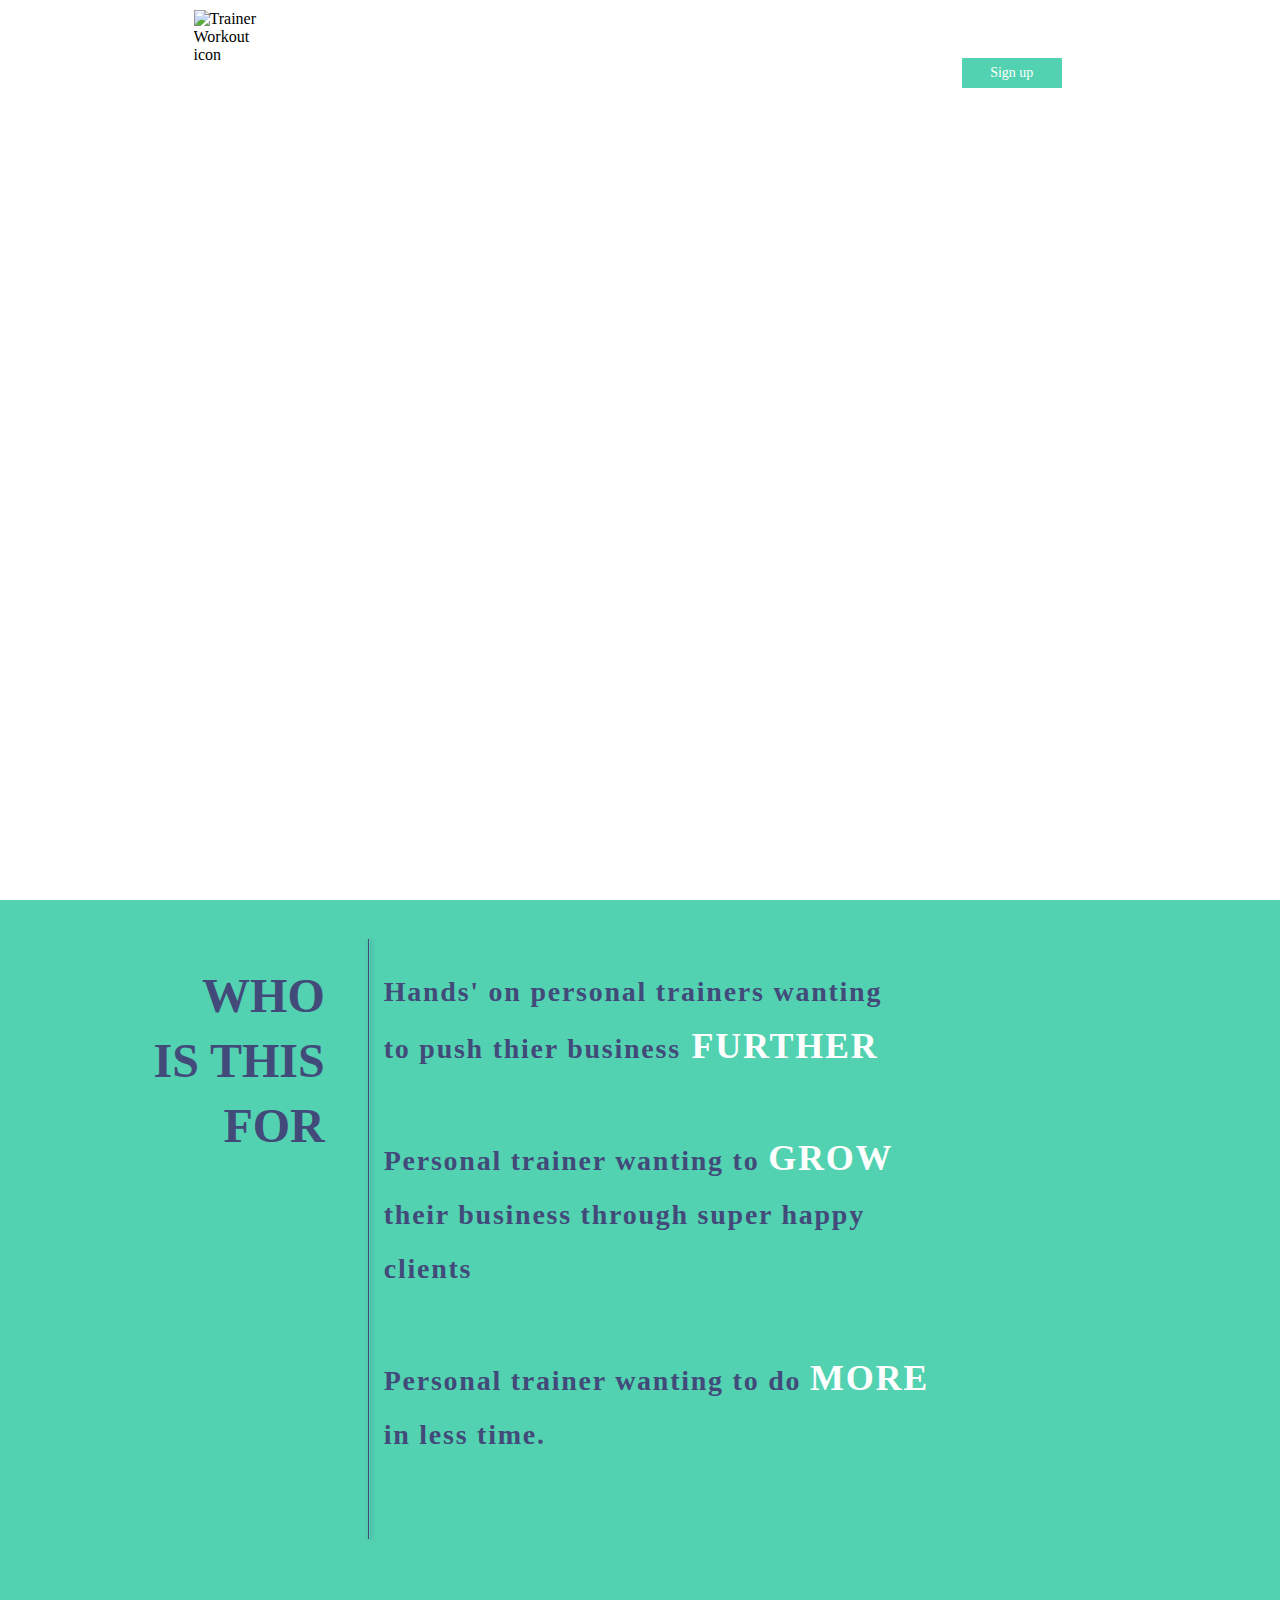
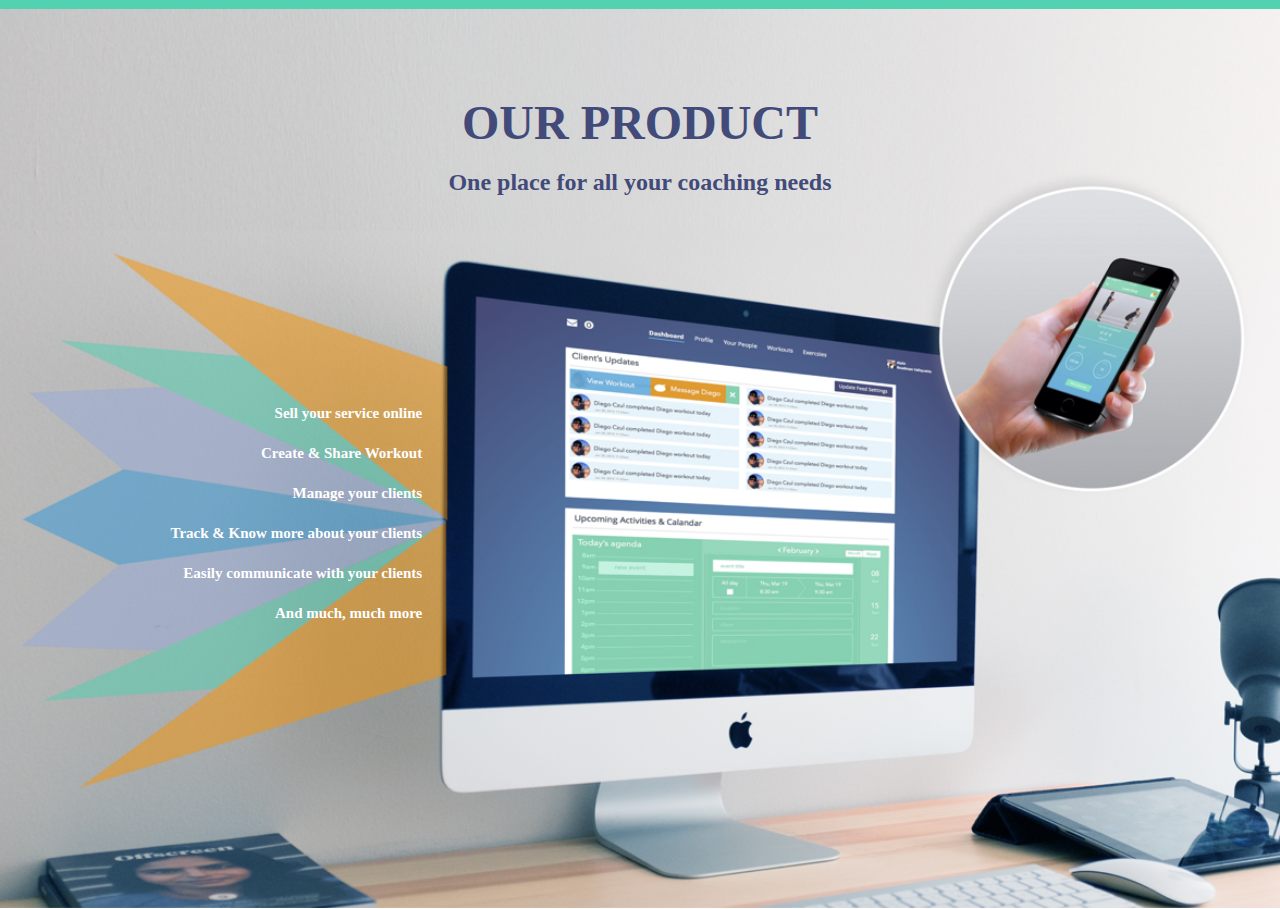
==== HomePage/index.html @ e81fab4c "Page 3 of HomePage is added" ====
<!doctype html>
<html>
<head>
<meta charset="utf-8">
<title>Home</title>
<link href="style.css" rel="stylesheet" type="text/css">
</head>

<body onLoad="pagetwofunction()"><script type="text/javascript" src="script.js"></script>
<section class="containerfirst">
  <section id="menu">
    <div class="icon"> <img src="image/icon_logo.png" alt="Trainer Workout icon">
      <p>TrainerWorkout.com</p>
    </div>
    <div class="menulist">
      <ul>
        <li> Who Is This For </li>
        <li> Our Product </li>
        <li> Benefits </li>
        <li> Testimonial </li>
        <li> Features </li>
        <li> Pricing </li>
        <li> Log In </li>
      </ul>
    </div>
    <div class="signup">
      <button>Sign up</button>
    </div>
  </section>
  <section id="firstPageBody">
    <h1>Couching platform made smarter </h1>
    <span class="play-button"> <span></span> </span> </section>
</section>
<section class="containersecond">
  <section class="content">
    <div class="leftsecond">
      <p>WHO</p>
      <p>IS THIS</p>
      <p>FOR</p>
    </div>
    <div class="line"></div>
    <div class="rightsecond">
      <article>
        <p>Hands' on personal trainers wanting</p>
        <p>to push thier business<span> FURTHER</span></p>
      </article>
      <article>
        <p>Personal trainer wanting to <span>GROW</span></p>
        <p>their business through super happy</p>
        <p>clients</p>
      </article>
      <article>
        <p>Personal trainer wanting to do <span>MORE</span></p>
        <p>in less time.</p>
      </article>
    </div>
  </section>
</section>
<section class="thirdpage">
<section class="thirdcontainer">
<div class="thirdtop">
<h1>OUR PRODUCT</h1>
<p>One place for all your coaching needs</p>
</div>
<div class="thirdmiddle">
<p>Sell your service online<br>
Create & Share Workout<br>
Manage your clients<br>
Track & Know more about your clients<br>
Easily communicate with your clients<br>
And much, much more</p>

</div>
</section>
</section>
</body>
</html>
---- HomePage/style.css ----
@charset "utf-8";
html, body{
	width:100%;
	height:100%;
	margin:0;
	padding:0;
}
p, span{
	margin:0;
	padding:0;
}
body{
	display:block;
	overflow:auto;
}

.containerfirst{
	width:100%;
	height:900px;
	display:block;
	-moz-background-size:cover;
	-webkit-background-size:cover;
	background-size:cover;
	background-position:25% 25%;
	background-image:url(image/iStock_000026209001_Full.jpg);
}
/* Menu bar*/
/*???size of menu bar*???*/
#menu{
	width:973px;
	height:66px;
	display:block;
	margin:0 auto;
}
#menu div{
	display:inline-block;
}
/*div for icon*/
/*???margin top*???*/
.icon{
	margin-top:10px;
	margin-left:40px;
}
/*???size of image*???*/
.icon img{
	width:70px;
	display:block;
}
.icon p{
	font-family: HelveticaNeueDeskInterface;
	font-style:italic;
	font-size: 14px;
	color: #FFFFFF;
	line-height: 17px;
}
/*div for menulist*/
/*???margin left*???*/
.menulist{
	margin-left:30px;
}
.menulist ul{
	margin:0;
}
.menulist ul li{
	display:inline-block;
	margin-right:16px;
	font-family: "Open Sans";
	font-size: 15px;
	color: #FFFFFF;
	line-height: 20px;
}
.menulist ul li:hover{
	border-bottom: 1px solid #FFFFFF;
	padding-bottom:7px;
	cursor: pointer;
	cursor: hand;
}
/*div for signup button*/
.signup{
	margin-left:11px;
}

/*???size of button???*/
.signup button{
	background:#53D2B1;
	border:none;
	width:100px;
	height:30px;
	font-family: "Open Sans";
	font-size: 14px;
	color: #FFFFFF;
	line-height: 19px;
}

/*First page body*/
#firstPageBody{
	width:973px;
	margin:41px auto 0 auto;
	text-align:center;
}
/*text in middle of page*/
#firstPageBody h1{
	display:block;
	opacity: 0.8;
	font-family: "Open Sans";
	font-weight:lighter;
	font-size: 50px;
	color: #FFFFFF;
	line-height: 68px;
	margin-bottom:122px;
}
.play-button{
    width: 80px;
    height: 80px;
	opacity: 0.8;
    position: absolute;
    border: 3px solid #FFF;
    border-radius: 54px;
}
.play-button span {
     position: absolute;
	 opacity: 0.8;
     top: 19px;
     left: 27px;
     width: 0;
     height: 0;
     border-top: 20px solid transparent;
     border-bottom: 20px solid transparent;
     border-left: 34px solid #FFF;
}
/*page 2 of home container*/
.containersecond{
	width:100%;
	height:709px;
	background-color: #53D2B1;

}
.content{
	width:973px;
	height:66px;
	display:block;
	margin:0 auto;
}
.containersecond div{
	display:inline-block;
}
/*left section*/

.leftsecond{
	padding:63px 39px 0 0;
	vertical-align:top;
}
.leftsecond p{
	font-family: "Open Sans";
	font-weight:bold;
	font-size: 48px;
	color: #424A7A;
	line-height:65px;
	text-align:right;
}
.line{
	margin-top:39px;
	height:600px;
	width:1px;
	border-left: 1px solid #424A7A;
	box-shadow: 1px 0px 4px 0px rgba(66,74,122,0.37);
	-moz-transform:rotate(-10deg);
}
.rightsecond{
	padding:65px 0 0 10px;
	vertical-align:top;
	-moz-transform:rotate(-10deg);
}
.rightsecond article{
	margin-bottom:55px;
}
.rightsecond p{
	font-family: "Open Sans";
	font-weight:bold;
	font-size: 28px;
	color: #424A7A;
	line-height: 54px;
	letter-spacing: 1.75px;
	-moz-transform:rotate(10deg);
}

/*??? font size for span???*/
.rightsecond p span{
	font-size:36px;
	color:#FFF;
}
/*third page*/
.thirdpage{
	background-image:url(image/OurProduct_Image_Pattern_bg.png);
	width:100%;
	height:900px;
	display:block;
	background-repeat:no-repeat;
	background-size:cover;
	margin:0;
	background-position:25% 25%;
}
.thirdcontainer{
	
}
/*top text */
.thirdtop{
	width:auto;
	margin:0 auto;
	display:block;
	text-align:center;
}
.thirdtop h1{
	width:100%;
	font-family: "Open Sans";
	display:block;
	margin:0 auto 16px auto;
	padding-top:81px;
	font-weight:bold;
	font-size: 48px;
	color: #424A7A;
	line-height: 65px;
}
.thirdtop p{
	font-family: "Open Sans";
	font-weight:bold;
	font-size: 24px;
	color: #424A7A;
	line-height: 22px;
}
/*Middle text*/
.thirdmiddle{
	margin-top:200px;
	width:34%;
	text-align:right;
	
}
.thirdmiddle p{
	font-family: "Open Sans";
	font-weight:bold;
	font-size: 15px;
	color: #FFFFFF;
	line-height: 40px;
	margin-right:13px;
}
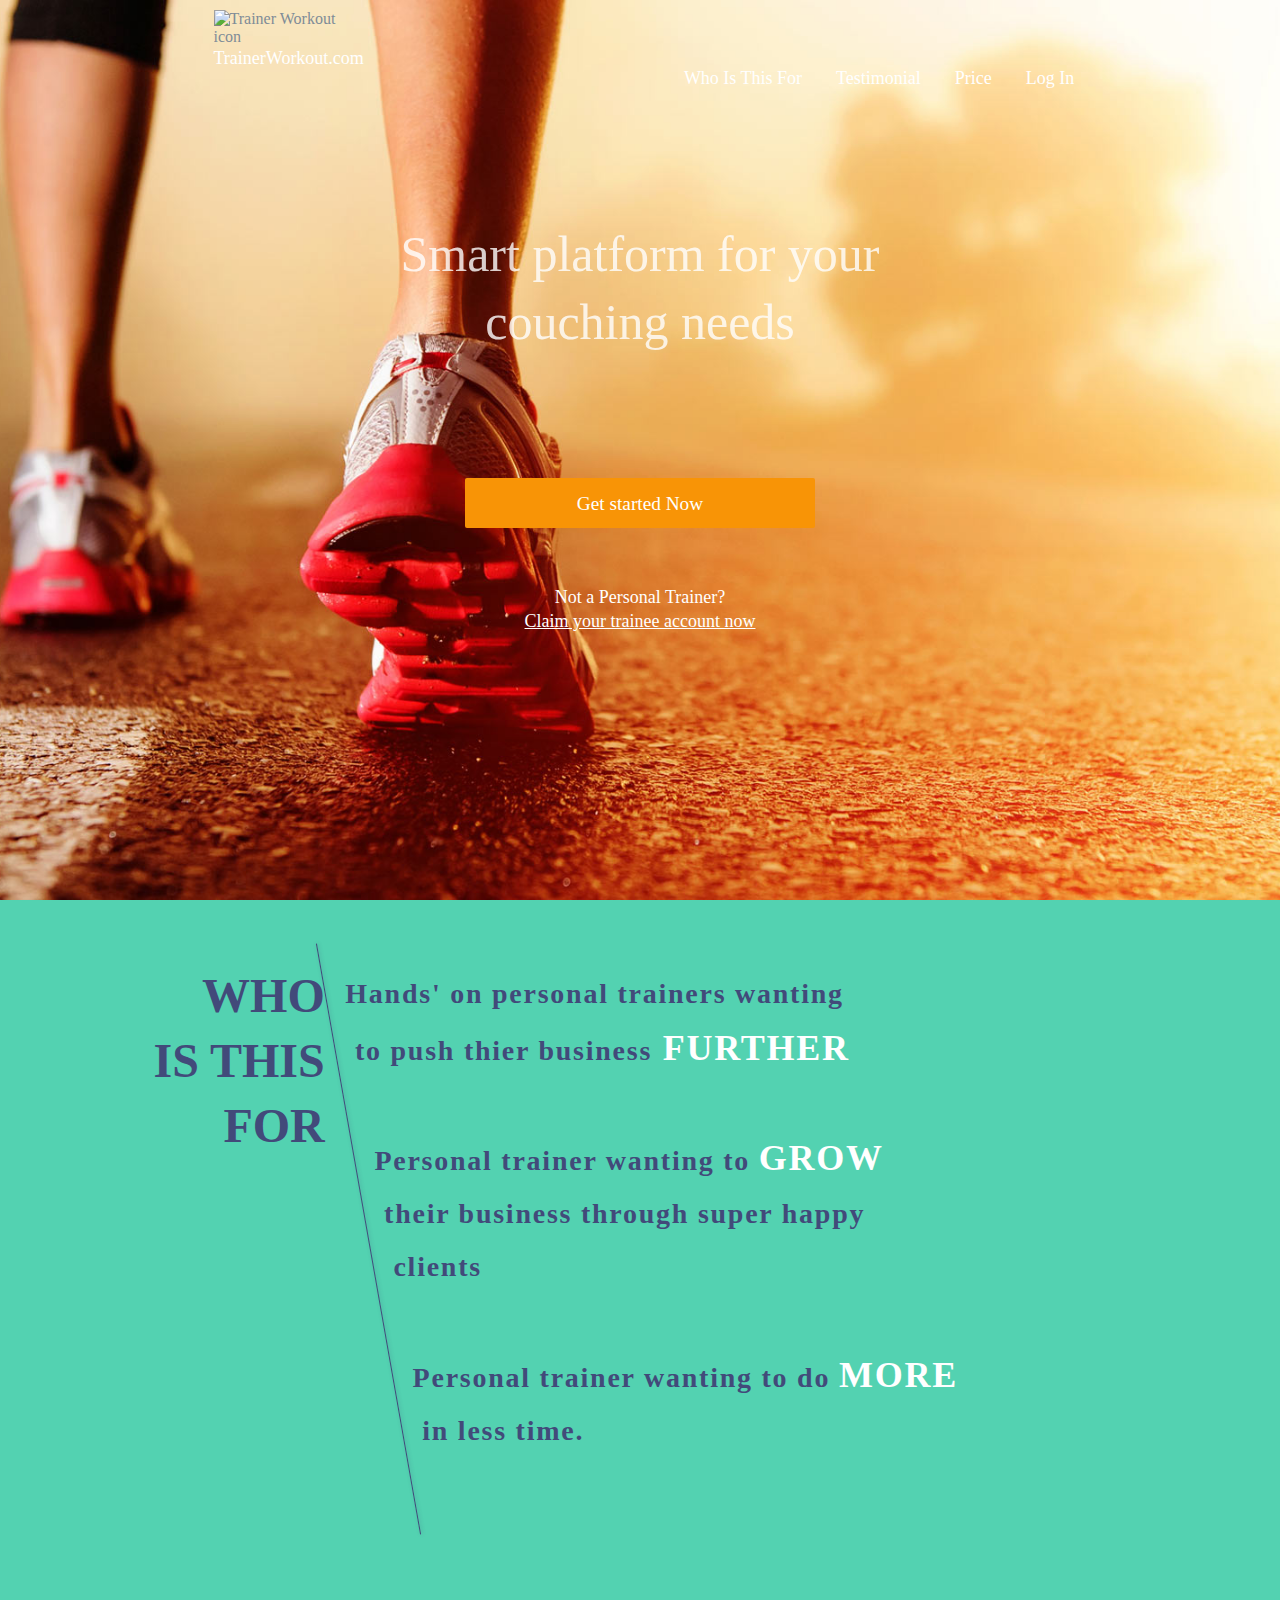
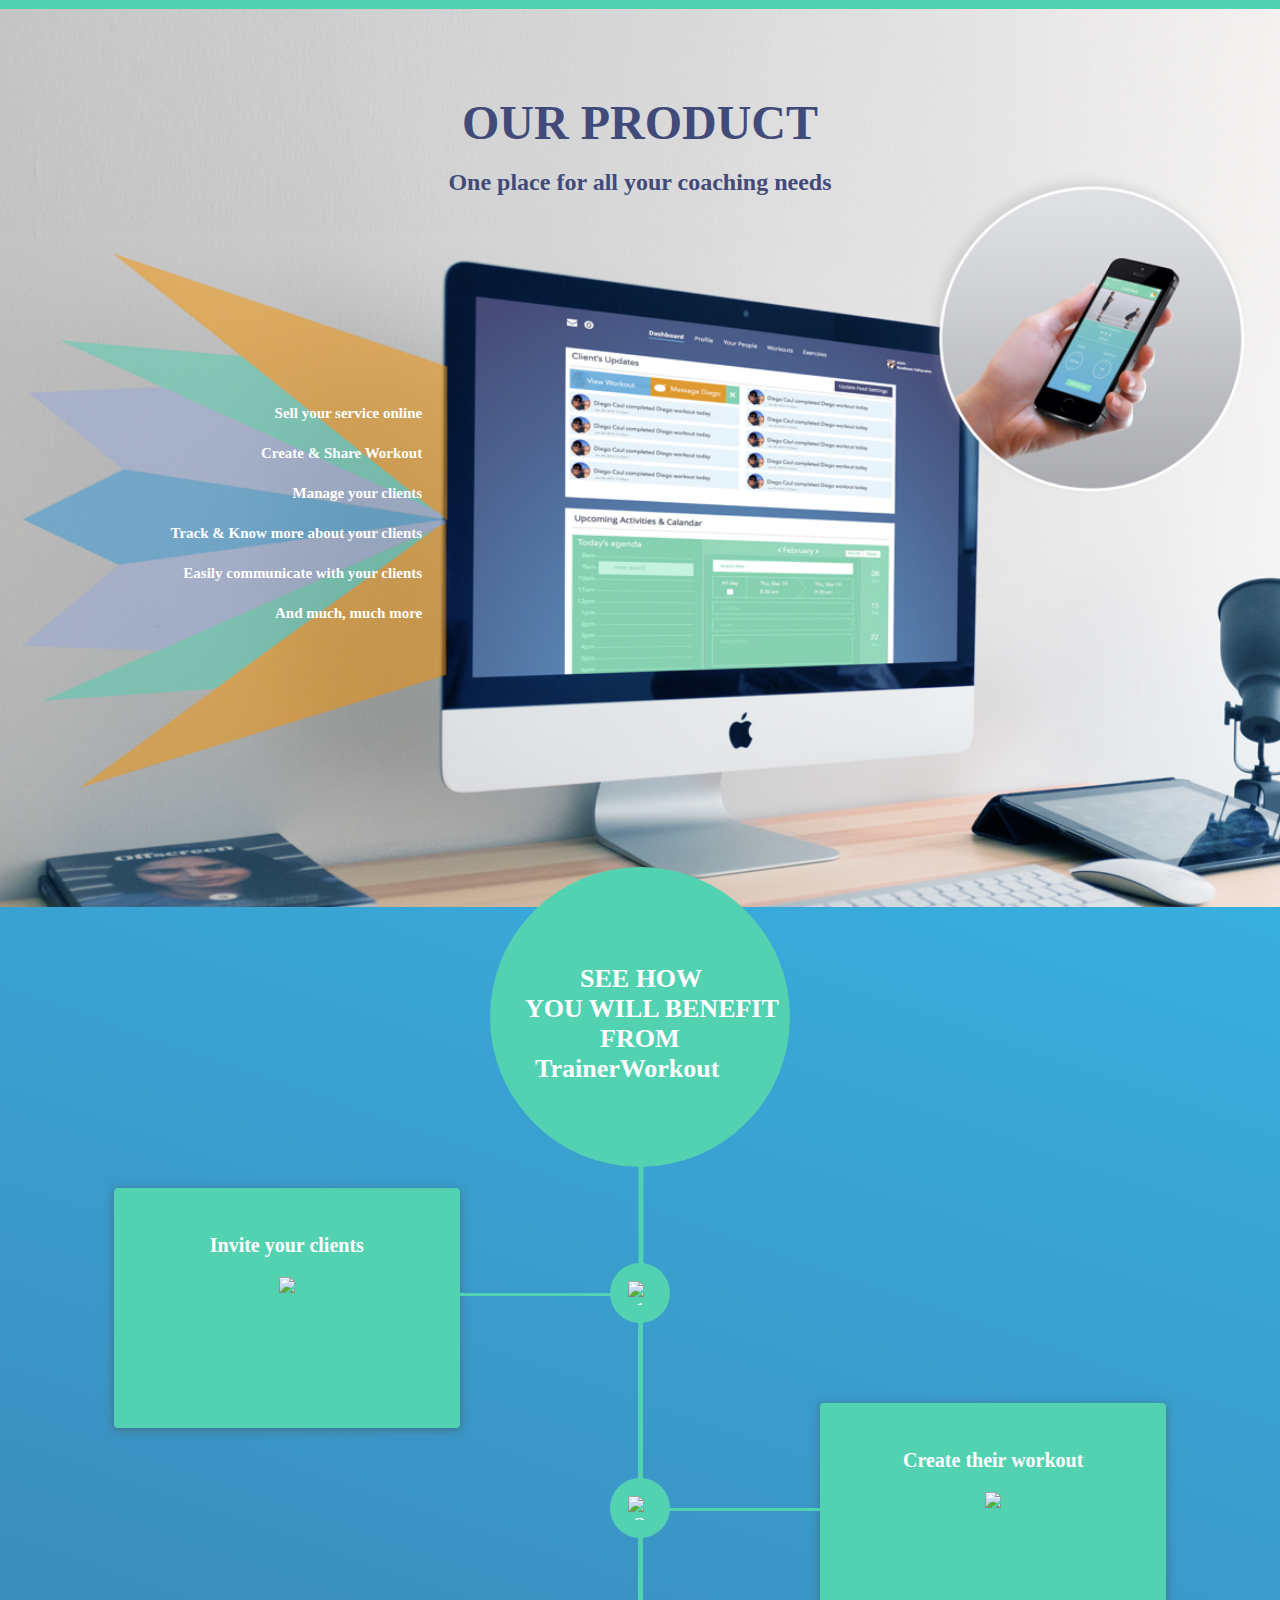
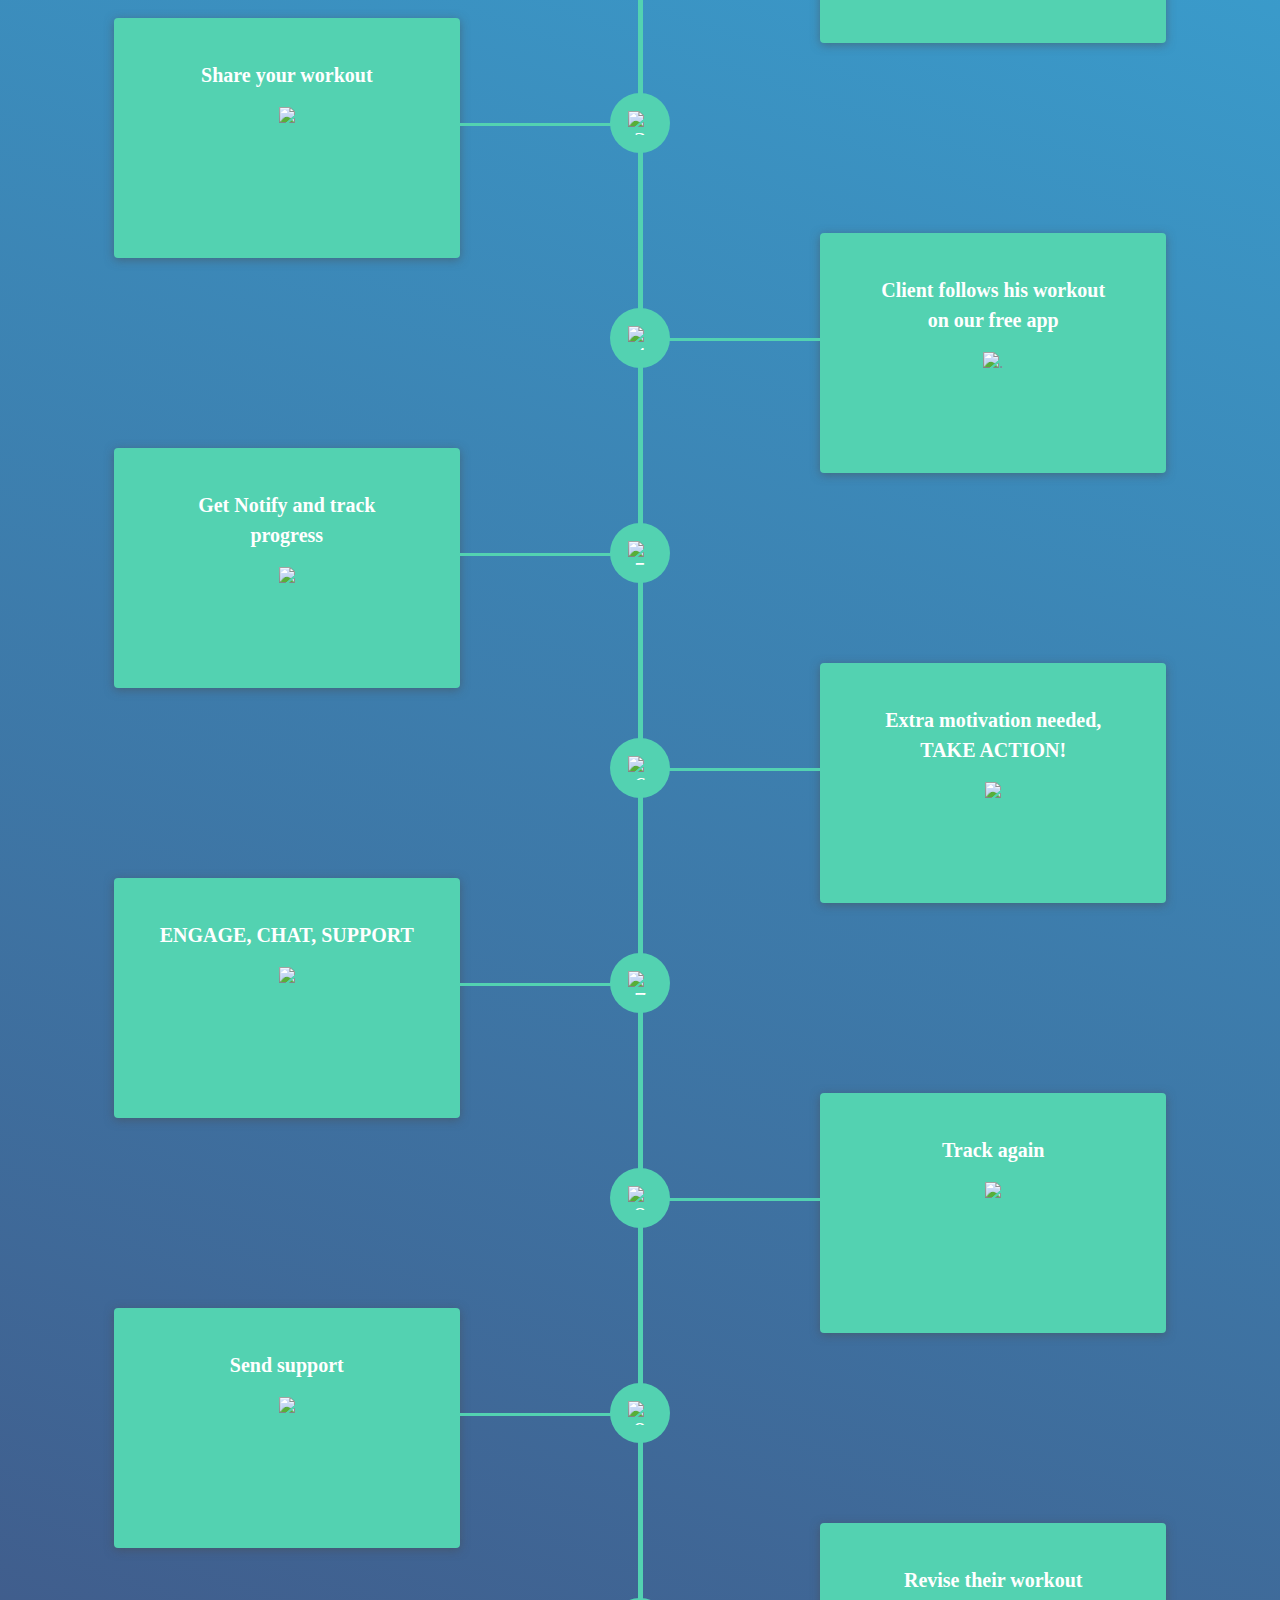
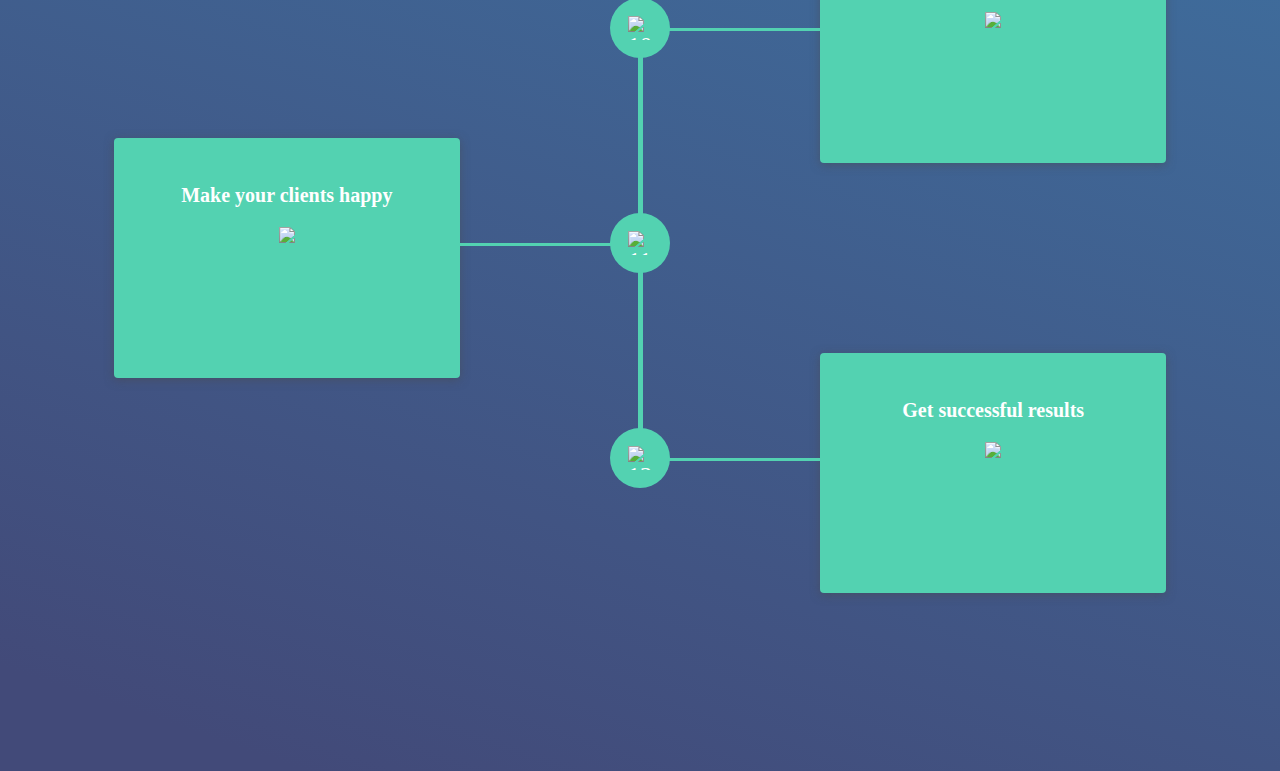
==== commit 58c43d5f: "fixed menu is added. fourth page is fixed." ====
--- a/HomePage/index.html
+++ b/HomePage/index.html
@@ -5,8 +5,21 @@
 <title>Home</title>
 <link href="style.css" rel="stylesheet" type="text/css">
 </head>
+<link rel="stylesheet" href="vertical_timeline/vertical-timeline/css/reset.css"> <!-- CSS reset -->
+	<link rel="stylesheet" href="vertical_timeline/vertical-timeline/css/style.css"> <!-- Resource style -->
+	<script src="vertical_timeline/vertical-timeline/js/modernizr.js"></script> <!-- Modernizr -->
 
 <body onLoad="pagetwofunction()"><script type="text/javascript" src="script.js"></script>
+<div class="nav">
+	<img src="image/icon_logo.png">
+	<ul>
+        <li> Who Is This For </li>
+        <li> Testimonial </li>
+        <li> Price </li>
+        <li> Log In </li>
+      </ul>
+       <button>Get started Now</button>
+</div>
 <section class="containerfirst">
   <section id="menu">
     <div class="icon"> <img src="image/icon_logo.png" alt="Trainer Workout icon">
@@ -15,21 +28,22 @@
     <div class="menulist">
       <ul>
         <li> Who Is This For </li>
-        <li> Our Product </li>
-        <li> Benefits </li>
         <li> Testimonial </li>
-        <li> Features </li>
-        <li> Pricing </li>
+        <li> Price </li>
         <li> Log In </li>
       </ul>
     </div>
-    <div class="signup">
-      <button>Sign up</button>
-    </div>
   </section>
   <section id="firstPageBody">
-    <h1>Couching platform made smarter </h1>
-    <span class="play-button"> <span></span> </span> </section>
+    <h1>Smart platform for your<br>couching needs </h1>
+</section>
+<div class="signup">
+<button class="signupbutton">Get started Now
+</button>
+<p>Not a Personal Trainer?</p>
+<p>Claim your trainee account now</p>
+</div>
+
 </section>
 <section class="containersecond">
   <section class="content">
@@ -73,5 +87,164 @@
 </div>
 </section>
 </section>
+<section class="forthpage">
+<div class="circle">
+<svg width="1000px" height="430px">
+  <circle cx="500" cy="150" r="150" />
+  <text>
+	<tspan x="440" y="120">SEE HOW</tspan>
+    <tspan x="385" y="150">YOU WILL BENEFIT</tspan>
+	<tspan x="460" y="180">FROM</tspan>
+	<tspan x="395" y="210">TrainerWorkout</tspan>
+   </text>
+       <line x1="501" y1="300" x2="501" y2="500" stroke="#53D2B1" stroke-width="5" />
+</svg>
+</div>
+<section id="cd-timeline" class="cd-container">
+		<div class="cd-timeline-block">
+			<div class="cd-timeline-img cd-picture">
+				<img src="img/cd-icon-picture.svg" alt="1">
+			</div> <!-- cd-timeline-img -->
+
+			<div class="cd-timeline-content">
+				<h2>Invite your clients</h2>
+				<p><img src="Benefits_Steps_Icons_PNG/PNG/1_Invite.png"></p>
+				
+			</div> <!-- cd-timeline-content -->
+		</div> <!-- cd-timeline-block -->
+
+		<div class="cd-timeline-block">
+			<div class="cd-timeline-img cd-movie">
+				<img src="img/cd-icon-movie.svg" alt="2">
+			</div> <!-- cd-timeline-img -->
+
+			<div class="cd-timeline-content">
+				<h2>Create their workout</h2>
+				<p><img src="Benefits_Steps_Icons_PNG/PNG/2_Create.png"></p>
+			</div> <!-- cd-timeline-content -->
+		</div> <!-- cd-timeline-block -->
+
+		<div class="cd-timeline-block">
+			<div class="cd-timeline-img cd-picture">
+				<img src="img/cd-icon-picture.svg" alt="3">
+			</div> <!-- cd-timeline-img -->
+
+			<div class="cd-timeline-content">
+				<h2>Share your workout</h2>
+				<p><img src="Benefits_Steps_Icons_PNG/PNG/3_Share.png"></p>
+
+			</div> <!-- cd-timeline-content -->
+		</div> <!-- cd-timeline-block -->
+
+		<div class="cd-timeline-block">
+			<div class="cd-timeline-img cd-location">
+				<img src="img/cd-icon-location.svg" alt="4">
+			</div> <!-- cd-timeline-img -->
+
+			<div class="cd-timeline-content">
+				<h2>Client follows his workout<br> on our free app</h2>
+				<p><img src="Benefits_Steps_Icons_PNG/PNG/4_FollowWorkout.png">.</p>
+
+
+			</div> <!-- cd-timeline-content -->
+		</div> <!-- cd-timeline-block -->
+
+		<div class="cd-timeline-block">
+			<div class="cd-timeline-img cd-location">
+				<img src="img/cd-icon-location.svg" alt="5">
+			</div> <!-- cd-timeline-img -->
+
+			<div class="cd-timeline-content">
+				<h2>Get Notify and track<br>progress</h2>
+				<p><img src="Benefits_Steps_Icons_PNG/PNG/5_GetNotify.png"></p>
+			</div> <!-- cd-timeline-content -->
+		</div> <!-- cd-timeline-block -->
+        
+        <div class="cd-timeline-block">
+			<div class="cd-timeline-img cd-location">
+				<img src="img/cd-icon-location.svg" alt="6">
+			</div> <!-- cd-timeline-img -->
+
+			<div class="cd-timeline-content">
+				<h2>Extra motivation needed,<br>TAKE ACTION!</h2>
+                
+				<p><img src="Benefits_Steps_Icons_PNG/PNG/6_TakeAction.png"></p>
+			</div> <!-- cd-timeline-content -->
+		</div> <!-- cd-timeline-block -->
+        
+        <div class="cd-timeline-block">
+			<div class="cd-timeline-img cd-location">
+				<img src="img/cd-icon-location.svg" alt="7">
+			</div> <!-- cd-timeline-img -->
+
+			<div class="cd-timeline-content">
+				<h2>ENGAGE, CHAT, SUPPORT</h2>
+                
+				<p><img src="Benefits_Steps_Icons_PNG/PNG/7_Engage.png"></p>
+			</div> <!-- cd-timeline-content -->
+		</div> <!-- cd-timeline-block -->
+        
+        <div class="cd-timeline-block">
+			<div class="cd-timeline-img cd-location">
+				<img src="img/cd-icon-location.svg" alt="8">
+			</div> <!-- cd-timeline-img -->
+
+			<div class="cd-timeline-content">
+				<h2>Track again</h2>
+                
+				<p><img src="Benefits_Steps_Icons_PNG/PNG/8_TrackAgain.png"></p>
+			</div> <!-- cd-timeline-content -->
+		</div> <!-- cd-timeline-block -->
+        
+        <div class="cd-timeline-block">
+			<div class="cd-timeline-img cd-location">
+				<img src="img/cd-icon-location.svg" alt="9">
+			</div> <!-- cd-timeline-img -->
+
+			<div class="cd-timeline-content">
+				<h2>Send support</h2>
+                
+				<p><img src="Benefits_Steps_Icons_PNG/PNG/9_SendSupport.png"></p>
+			</div> <!-- cd-timeline-content -->
+		</div> <!-- cd-timeline-block -->
+        
+        <div class="cd-timeline-block">
+			<div class="cd-timeline-img cd-location">
+				<img src="img/cd-icon-location.svg" alt="10">
+			</div> <!-- cd-timeline-img -->
+
+			<div class="cd-timeline-content">
+				<h2>Revise their workout</h2>
+                
+				<p><img src="Benefits_Steps_Icons_PNG/PNG/10_ReviseWorkout.png"></p>
+			</div> <!-- cd-timeline-content -->
+		</div> <!-- cd-timeline-block -->
+        
+        <div class="cd-timeline-block">
+			<div class="cd-timeline-img cd-location">
+				<img src="img/cd-icon-location.svg" alt="11">
+			</div> <!-- cd-timeline-img -->
+
+			<div class="cd-timeline-content">
+				<h2>Make your clients happy</h2>
+                
+				<p><img src="Benefits_Steps_Icons_PNG/PNG/11_CheerOn.png"></p>
+			</div> <!-- cd-timeline-content -->
+		</div> <!-- cd-timeline-block -->
+
+		<div class="cd-timeline-block">
+			<div class="cd-timeline-img cd-movie">
+				<img src="img/cd-icon-movie.svg" alt="12">
+			</div> <!-- cd-timeline-img -->
+
+			<div class="cd-timeline-content">
+				<h2>Get successful results</h2>
+				<p><img src="Benefits_Steps_Icons_PNG/PNG/12_GetSuccessful.png"></p>
+			</div> <!-- cd-timeline-content -->
+		</div> <!-- cd-timeline-block -->
+	</section> <!-- cd-timeline -->
+</section>
+<script src="http://ajax.googleapis.com/ajax/libs/jquery/1.11.0/jquery.min.js"></script>
+<script src="vertical_timeline/vertical-timeline/js/main.js"></script> <!-- Resource jQuery -->
 </body>
 </html>
--- a/HomePage/style.css
+++ b/HomePage/style.css
@@ -21,14 +21,62 @@
 	-moz-background-size:cover;
 	-webkit-background-size:cover;
 	background-size:cover;
-	background-position:25% 25%;
-	background-image:url(image/iStock_000026209001_Full.jpg);
-}
+	background-position:50% 50%;
+	background-image:url(personal-training.jpg);
+}
+
+.nav{
+	position:fixed;
+	width:100%;
+	height:60px;
+	margin:0 auto;
+	background-color:#424A7A;
+	opacity:0.8;
+	z-index:2;
+	min-width:1170px;
+}
+
+.nav img{
+	height:45px;
+	margin:5px 0 0 15%;
+}
+.nav ul{
+	position:absolute;
+	margin:20px 0 0 17%;
+	display:inline-block;
+}
+.nav button{
+	width:150px;
+	height:30px;
+	background: #F89406;
+	border-radius: 2px;
+	border:none;
+	position:absolute;
+	margin:15px 0 0 48%;
+	font-family: "Open Sans";
+	font-size: 14px;
+	color: #FFFFFF;
+	line-height: 19px;
+}
+.nav ul li{
+	font-family: "Open Sans";
+	font-size: 14px;
+	color: #FFFFFF;
+	line-height: 19px;
+	display:inline-block;
+	margin-right:30px;
+}
+.nav ul li:hover{
+	cursor:pointer;
+	border-bottom: 2px solid #FFFFFF;
+}
+
 /* Menu bar*/
 /*???size of menu bar*???*/
 #menu{
+	position:relative;
 	width:973px;
-	height:66px;
+	height:120px;
 	display:block;
 	margin:0 auto;
 }
@@ -38,64 +86,50 @@
 /*div for icon*/
 /*???margin top*???*/
 .icon{
+	position:relative;
 	margin-top:10px;
-	margin-left:40px;
+	margin-left:60px;
 }
 /*???size of image*???*/
 .icon img{
-	width:70px;
+	width:150px;
 	display:block;
 }
 .icon p{
-	font-family: HelveticaNeueDeskInterface;
-	font-style:italic;
-	font-size: 14px;
-	color: #FFFFFF;
-	line-height: 17px;
+	font-family: "Open Sans";
+	font-size: 18px;
+	color: #FFFFFF;
+	line-height: 24px;
 }
 /*div for menulist*/
 /*???margin left*???*/
 .menulist{
-	margin-left:30px;
+	position:absolute;
+	margin:50px 0 0 30px;
+	display:inline-block;
 }
 .menulist ul{
-	margin:0;
+	margin-left:250px;
 }
 .menulist ul li{
 	display:inline-block;
-	margin-right:16px;
-	font-family: "Open Sans";
-	font-size: 15px;
-	color: #FFFFFF;
-	line-height: 20px;
+	margin-right:30px;
+	font-family: "Open Sans";
+	font-size: 18px;
+	color: #FFFFFF;
+	line-height: 24px;
 }
 .menulist ul li:hover{
-	border-bottom: 1px solid #FFFFFF;
-	padding-bottom:7px;
+	border-bottom: 2px solid #FFFFFF;
+	padding-bottom:1px;
 	cursor: pointer;
 	cursor: hand;
-}
-/*div for signup button*/
-.signup{
-	margin-left:11px;
-}
-
-/*???size of button???*/
-.signup button{
-	background:#53D2B1;
-	border:none;
-	width:100px;
-	height:30px;
-	font-family: "Open Sans";
-	font-size: 14px;
-	color: #FFFFFF;
-	line-height: 19px;
 }
 
 /*First page body*/
 #firstPageBody{
 	width:973px;
-	margin:41px auto 0 auto;
+	margin:100px auto 0 auto;
 	text-align:center;
 }
 /*text in middle of page*/
@@ -109,24 +143,39 @@
 	line-height: 68px;
 	margin-bottom:122px;
 }
-.play-button{
-    width: 80px;
-    height: 80px;
-	opacity: 0.8;
-    position: absolute;
-    border: 3px solid #FFF;
-    border-radius: 54px;
-}
-.play-button span {
-     position: absolute;
-	 opacity: 0.8;
-     top: 19px;
-     left: 27px;
-     width: 0;
-     height: 0;
-     border-top: 20px solid transparent;
-     border-bottom: 20px solid transparent;
-     border-left: 34px solid #FFF;
+/*Sign up div*/
+.signup{
+	width:973px;
+	margin:0 auto;
+	text-align:center;
+}
+.signupbutton{
+	width:350px;
+	height:50px;
+	background: #F89406;
+	border-radius: 2px;
+	border:none;
+	font-family: "Open Sans";
+	font-size: 19.27px;
+	color: #FFFFFF;
+	line-height: 27px;
+	margin-bottom:57px;
+}
+/*First page footer*/
+.signup p{
+	font-family: "Open Sans";
+	font-weight:lighter;
+	font-size: 18px;
+	color: #FFFFFF;
+	line-height: 24px;
+}
+.signup p:last-of-type{
+	font-family: "Open Sans";
+	font-weight:lighter;
+	font-size: 18px;
+	color: #FFFFFF;
+	line-height: 24px;
+	text-decoration:underline;
 }
 /*page 2 of home container*/
 .containersecond{
@@ -165,11 +214,15 @@
 	border-left: 1px solid #424A7A;
 	box-shadow: 1px 0px 4px 0px rgba(66,74,122,0.37);
 	-moz-transform:rotate(-10deg);
+	-webkit-transform:rotate(-10deg);
+	transform:rotate(-10deg);
 }
 .rightsecond{
 	padding:65px 0 0 10px;
 	vertical-align:top;
 	-moz-transform:rotate(-10deg);
+	-webkit-transform:rotate(-10deg);
+	transform:rotate(-10deg);
 }
 .rightsecond article{
 	margin-bottom:55px;
@@ -182,6 +235,8 @@
 	line-height: 54px;
 	letter-spacing: 1.75px;
 	-moz-transform:rotate(10deg);
+	-webkit-transform:rotate(10deg);
+	transform:rotate(10deg);
 }
 
 /*??? font size for span???*/
@@ -193,6 +248,7 @@
 .thirdpage{
 	background-image:url(image/OurProduct_Image_Pattern_bg.png);
 	width:100%;
+	min-width:666px;
 	height:900px;
 	display:block;
 	background-repeat:no-repeat;
@@ -232,6 +288,7 @@
 .thirdmiddle{
 	margin-top:200px;
 	width:34%;
+	min-width:300px;
 	text-align:right;
 	
 }
@@ -242,4 +299,52 @@
 	color: #FFFFFF;
 	line-height: 40px;
 	margin-right:13px;
+}
+
+/*forth page*/
+.forthpage{
+	display:block;
+	width:100%;
+	height:3064px;
+	margin:-2px auto 0 auto;
+	text-align:center;
+	background-image: linear-gradient(-161deg, #38AFDF 0%, #424A79 97%);
+	z-index:-1;
+}
+@media only screen and (min-width: 1170px){
+.circle{
+}
+.circle svg{
+	margin:-40px auto 0 auto;
+	fill:#53D2B1;
+}
+
+.circle svg text{
+	font-family:"Open Sans";
+	font-weight:bold;
+	font-size:26px;
+	fill:#FFF;
+}
+.circle svg line{
+	visibility:visible;
+}
+}
+@media only screen and (max-width: 1170px){
+	.circle{
+		margin-bottom:-150px;
+}
+.circle svg{
+	margin:-40px auto 0 auto;
+	fill:#53D2B1;
+}
+
+.circle svg text{
+	font-family:"Open Sans";
+	font-weight:bold;
+	font-size:26px;
+	fill:#FFF;
+}
+.circle svg line{
+	visibility:hidden;
+}
 }--- a/HomePage/vertical_timeline/vertical-timeline/css/style.css
+++ b/HomePage/vertical_timeline/vertical-timeline/css/style.css
@@ -0,0 +1,511 @@
+/* -------------------------------- 
+
+Primary style
+
+-------------------------------- */
+html * {
+  -webkit-font-smoothing: antialiased;
+  -moz-osx-font-smoothing: grayscale;
+}
+
+*, *:after, *:before {
+  -webkit-box-sizing: border-box;
+  -moz-box-sizing: border-box;
+  box-sizing: border-box;
+}
+
+body {
+  font-size: 100%;
+  font-family: "Droid Serif", serif;
+  color: #7f8c97;
+  background-color: #e9f0f5;
+}
+
+a {
+  color: #acb7c0;
+  text-decoration: none;
+  font-family: "Open Sans", sans-serif;
+}
+
+img {
+  max-width: 100%;
+}
+
+h1, h2 {
+  font-family: "Open Sans", sans-serif;
+  font-weight: bold;
+}
+
+/* -------------------------------- 
+
+Modules - reusable parts of our design
+
+-------------------------------- */
+.cd-container {
+  /* this class is used to give a max-width to the element it is applied to, and center it horizontally when it reaches that max-width */
+  width: 90%;
+  max-width: 1170px;
+  margin: 0 auto;
+}
+.cd-container::after {
+  /* clearfix */
+  content: '';
+  display: table;
+  clear: both;
+}
+
+/* -------------------------------- 
+
+Main components 
+
+-------------------------------- */
+header {
+  height: 200px;
+  line-height: 200px;
+  text-align: center;
+  background: #303e49;
+}
+header h1 {
+  color: white;
+  font-size: 18px;
+  font-size: 1.125rem;
+}
+@media only screen and (min-width: 1170px) {
+  header {
+    height: 300px;
+    line-height: 300px;
+  }
+  header h1 {
+    font-size: 24px;
+    font-size: 1.5rem;
+  }
+}
+
+#cd-timeline {
+  position: relative;
+  padding: 2em 0;
+  margin-top: 2em;
+  margin-bottom: 2em;
+}
+#cd-timeline::before {
+  /* this is the vertical line */
+  content: '';
+  position: absolute;
+  top: 65px;
+  left: 24px;
+  height: 90%;
+  width: 5px;
+  background: #53D2B1;
+}
+@media only screen and (min-width: 1170px) {
+  #cd-timeline {
+    margin-top: -70px;
+    margin-bottom:0;
+  }
+  #cd-timeline::before {
+    left: 50%;
+    margin-left: -2px;
+  }
+}
+
+.cd-timeline-block {
+  position: relative;
+  margin: 1em 0;
+}
+.cd-timeline-block:after {
+  content: "";
+  display: table;
+  clear: both;
+}
+.cd-timeline-block:first-child {
+  margin-top: 0;
+}
+.cd-timeline-block:last-child {
+  margin-bottom: 0;
+}
+@media only screen and (min-width: 1170px) {
+  .cd-timeline-block {
+    margin-top:50px;
+  }
+  .cd-timeline-block:first-child {
+    margin-top: 0;
+  }
+  .cd-timeline-block:last-child {
+    margin-bottom: 0;
+  }
+}
+
+.cd-timeline-img {
+  position: absolute;
+  top: 0;
+  left: 0;
+  width: 55px;
+  height: 55px;
+  border-radius: 50%;
+  color:#FFF;
+  font-family:"Open Sans";
+  font-size:24px;
+}
+.cd-timeline-img img {
+  display: block;
+  width: 24px;
+  height: 24px;
+  position: relative;
+  left: 50%;
+  top: 50%;
+  margin-left: -12px;
+  margin-top: -12px;
+}
+.cd-timeline-img.cd-picture {
+	margin-top:0;
+  background: #53D2B1;
+  z-index:1;
+}
+.cd-timeline-img.cd-movie {
+	margin-top:0;
+  background: #53D2B1;
+  z-index:1;
+}
+.cd-timeline-img.cd-location {
+	margin-top:0;
+  background: #53D2B1;
+  z-index:1;
+}
+@media only screen and (min-width: 1170px) {
+  .cd-timeline-img {
+    width: 60px;
+    height: 60px;
+    left: 50%;
+    margin-left: -30px;
+    /* Force Hardware Acceleration in WebKit */
+    -webkit-transform: translateZ(0);
+    -webkit-backface-visibility: hidden;
+  }
+  .cssanimations .cd-timeline-img.is-hidden {
+    visibility: hidden;
+  }
+  .cssanimations .cd-timeline-img.bounce-in {
+    visibility: visible;
+    -webkit-animation: cd-bounce-1 0.6s;
+    -moz-animation: cd-bounce-1 0.6s;
+    animation: cd-bounce-1 0.6s;
+  }
+}
+
+@-webkit-keyframes cd-bounce-1 {
+  0% {
+    opacity: 0;
+    -webkit-transform: scale(0.5);
+  }
+
+  60% {
+    opacity: 1;
+    -webkit-transform: scale(1.2);
+  }
+
+  100% {
+    -webkit-transform: scale(1);
+  }
+}
+@-moz-keyframes cd-bounce-1 {
+  0% {
+    opacity: 0;
+    -moz-transform: scale(0.5);
+  }
+
+  60% {
+    opacity: 1;
+    -moz-transform: scale(1.2);
+  }
+
+  100% {
+    -moz-transform: scale(1);
+  }
+}
+@keyframes cd-bounce-1 {
+  0% {
+    opacity: 0;
+    -webkit-transform: scale(0.5);
+    -moz-transform: scale(0.5);
+    -ms-transform: scale(0.5);
+    -o-transform: scale(0.5);
+    transform: scale(0.5);
+  }
+
+  60% {
+    opacity: 1;
+    -webkit-transform: scale(1.2);
+    -moz-transform: scale(1.2);
+    -ms-transform: scale(1.2);
+    -o-transform: scale(1.2);
+    transform: scale(1.2);
+  }
+
+  100% {
+    -webkit-transform: scale(1);
+    -moz-transform: scale(1);
+    -ms-transform: scale(1);
+    -o-transform: scale(1);
+    transform: scale(1);
+  }
+}
+
+.cd-timeline-content {
+  position: relative;
+  margin-left: 60px;
+  background: #53D2B1;
+  border-radius: 0.25em;
+  padding: 0;
+  box-shadow: 0px 2px 10px 0px rgba(74,73,74,0.50);
+}
+.cd-timeline-content:after {
+  content: "";
+  display: table;
+  clear: both;
+}
+.cd-timeline-content h2 {
+	font-family: "Open Sans";
+	font-size: 23.88px;
+	color: #FFFFFF;
+	line-height: 33px;
+}
+.cd-timeline-content p, .cd-timeline-content .cd-read-more, .cd-timeline-content .cd-date {
+  font-size: 13px;
+  font-size: 0.8125rem;
+}
+.cd-timeline-content .cd-read-more, .cd-timeline-content .cd-date {
+  display: inline-block;
+}
+.cd-timeline-content p {
+  width:200px;
+  height:160px;
+  margin:0 auto;
+}
+.cd-timeline-content .cd-read-more {
+  float: right;
+  padding: .8em 1em;
+  background: #acb7c0;
+  color: white;
+  border-radius: 0.25em;
+}
+.no-touch .cd-timeline-content .cd-read-more:hover {
+  background-color: #bac4cb;
+}
+.cd-timeline-content .cd-date {
+  float: left;
+  padding: .8em 0;
+  opacity: .7;
+}
+/*horizontal connectors*/
+.cd-timeline-content::before {
+  content: '';
+  position: absolute;
+  height: 3px;
+  width:49%;
+  background: #53D2B1;
+  z-index:0;
+}
+@media only screen and (min-width: 768px) {
+	.cd-timeline-content {
+    margin-left: 70px;
+	margin-right:50px;
+    padding: 10px;
+	height:200px;
+  }
+  .cd-timeline-content h2 {
+    font-size: 20px;
+    font-size: 1.25rem;
+	line-height:30px;
+  }
+
+  .cd-timeline-content p {
+    font-size: 16px;
+    font-size: 1rem;
+  }
+  .cd-timeline-content .cd-read-more, .cd-timeline-content .cd-date {
+    font-size: 14px;
+    font-size: 0.875rem;
+  }
+}
+@media only screen and (min-width: 1170px) {
+  .cd-timeline-content {
+    margin-left: 50px;
+	margin-right:50px;
+    padding: 1.6em;
+    width: 30%;
+	height:240px;
+  }
+  .cd-timeline-content::before {
+    top: 105px;
+    left: 100%;
+    border-color: transparent;
+    border-left-color: white;
+  }
+  .cd-timeline-content .cd-read-more {
+    float: left;
+  }
+  .cd-timeline-content .cd-date {
+    position: absolute;
+    width: 100%;
+    left: 122%;
+    top: 6px;
+    font-size: 16px;
+    font-size: 1rem;
+  }
+  .cd-timeline-block:nth-child(even) .cd-timeline-content {
+    float: right;
+	margin-top:-75px;
+  }
+    .cd-timeline-block:nth-child(odd) .cd-timeline-content {
+    float: left;
+	margin-top:-75px;
+  }
+
+  .cd-timeline-block:nth-child(even) .cd-timeline-content::before {
+    top: 105px;
+    left: auto;
+    right: 100%;
+    border-color: transparent;
+    border-right-color: white;
+  }
+  .cd-timeline-block:nth-child(even) .cd-timeline-content .cd-read-more {
+    float: right;
+  }
+  .cd-timeline-block:nth-child(even) .cd-timeline-content .cd-date {
+    left: auto;
+    right: 122%;
+    text-align: right;
+  }
+  .cssanimations .cd-timeline-content.is-hidden {
+    visibility: hidden;
+  }
+  .cssanimations .cd-timeline-content.bounce-in {
+    visibility: visible;
+    -webkit-animation: cd-bounce-2 0.6s;
+    -moz-animation: cd-bounce-2 0.6s;
+    animation: cd-bounce-2 0.6s;
+  }
+}
+
+@media only screen and (min-width: 1170px) {
+  /* inverse bounce effect on even content blocks */
+  .cssanimations .cd-timeline-block:nth-child(even) .cd-timeline-content.bounce-in {
+    -webkit-animation: cd-bounce-2-inverse 0.6s;
+    -moz-animation: cd-bounce-2-inverse 0.6s;
+    animation: cd-bounce-2-inverse 0.6s;
+  }
+}
+@-webkit-keyframes cd-bounce-2 {
+  0% {
+    opacity: 0;
+    -webkit-transform: translateX(-100px);
+  }
+
+  60% {
+    opacity: 1;
+    -webkit-transform: translateX(20px);
+  }
+
+  100% {
+    -webkit-transform: translateX(0);
+  }
+}
+@-moz-keyframes cd-bounce-2 {
+  0% {
+    opacity: 0;
+    -moz-transform: translateX(-100px);
+  }
+
+  60% {
+    opacity: 1;
+    -moz-transform: translateX(20px);
+  }
+
+  100% {
+    -moz-transform: translateX(0);
+  }
+}
+@keyframes cd-bounce-2 {
+  0% {
+    opacity: 0;
+    -webkit-transform: translateX(-100px);
+    -moz-transform: translateX(-100px);
+    -ms-transform: translateX(-100px);
+    -o-transform: translateX(-100px);
+    transform: translateX(-100px);
+  }
+
+  60% {
+    opacity: 1;
+    -webkit-transform: translateX(20px);
+    -moz-transform: translateX(20px);
+    -ms-transform: translateX(20px);
+    -o-transform: translateX(20px);
+    transform: translateX(20px);
+  }
+
+  100% {
+    -webkit-transform: translateX(0);
+    -moz-transform: translateX(0);
+    -ms-transform: translateX(0);
+    -o-transform: translateX(0);
+    transform: translateX(0);
+  }
+}
+@-webkit-keyframes cd-bounce-2-inverse {
+  0% {
+    opacity: 0;
+    -webkit-transform: translateX(100px);
+  }
+
+  60% {
+    opacity: 1;
+    -webkit-transform: translateX(-20px);
+  }
+
+  100% {
+    -webkit-transform: translateX(0);
+  }
+}
+@-moz-keyframes cd-bounce-2-inverse {
+  0% {
+    opacity: 0;
+    -moz-transform: translateX(100px);
+  }
+
+  60% {
+    opacity: 1;
+    -moz-transform: translateX(-20px);
+  }
+
+  100% {
+    -moz-transform: translateX(0);
+  }
+}
+@keyframes cd-bounce-2-inverse {
+  0% {
+    opacity: 0;
+    -webkit-transform: translateX(100px);
+    -moz-transform: translateX(100px);
+    -ms-transform: translateX(100px);
+    -o-transform: translateX(100px);
+    transform: translateX(100px);
+  }
+
+  60% {
+    opacity: 1;
+    -webkit-transform: translateX(-20px);
+    -moz-transform: translateX(-20px);
+    -ms-transform: translateX(-20px);
+    -o-transform: translateX(-20px);
+    transform: translateX(-20px);
+  }
+
+  100% {
+    -webkit-transform: translateX(0);
+    -moz-transform: translateX(0);
+    -ms-transform: translateX(0);
+    -o-transform: translateX(0);
+    transform: translateX(0);
+  }
+}
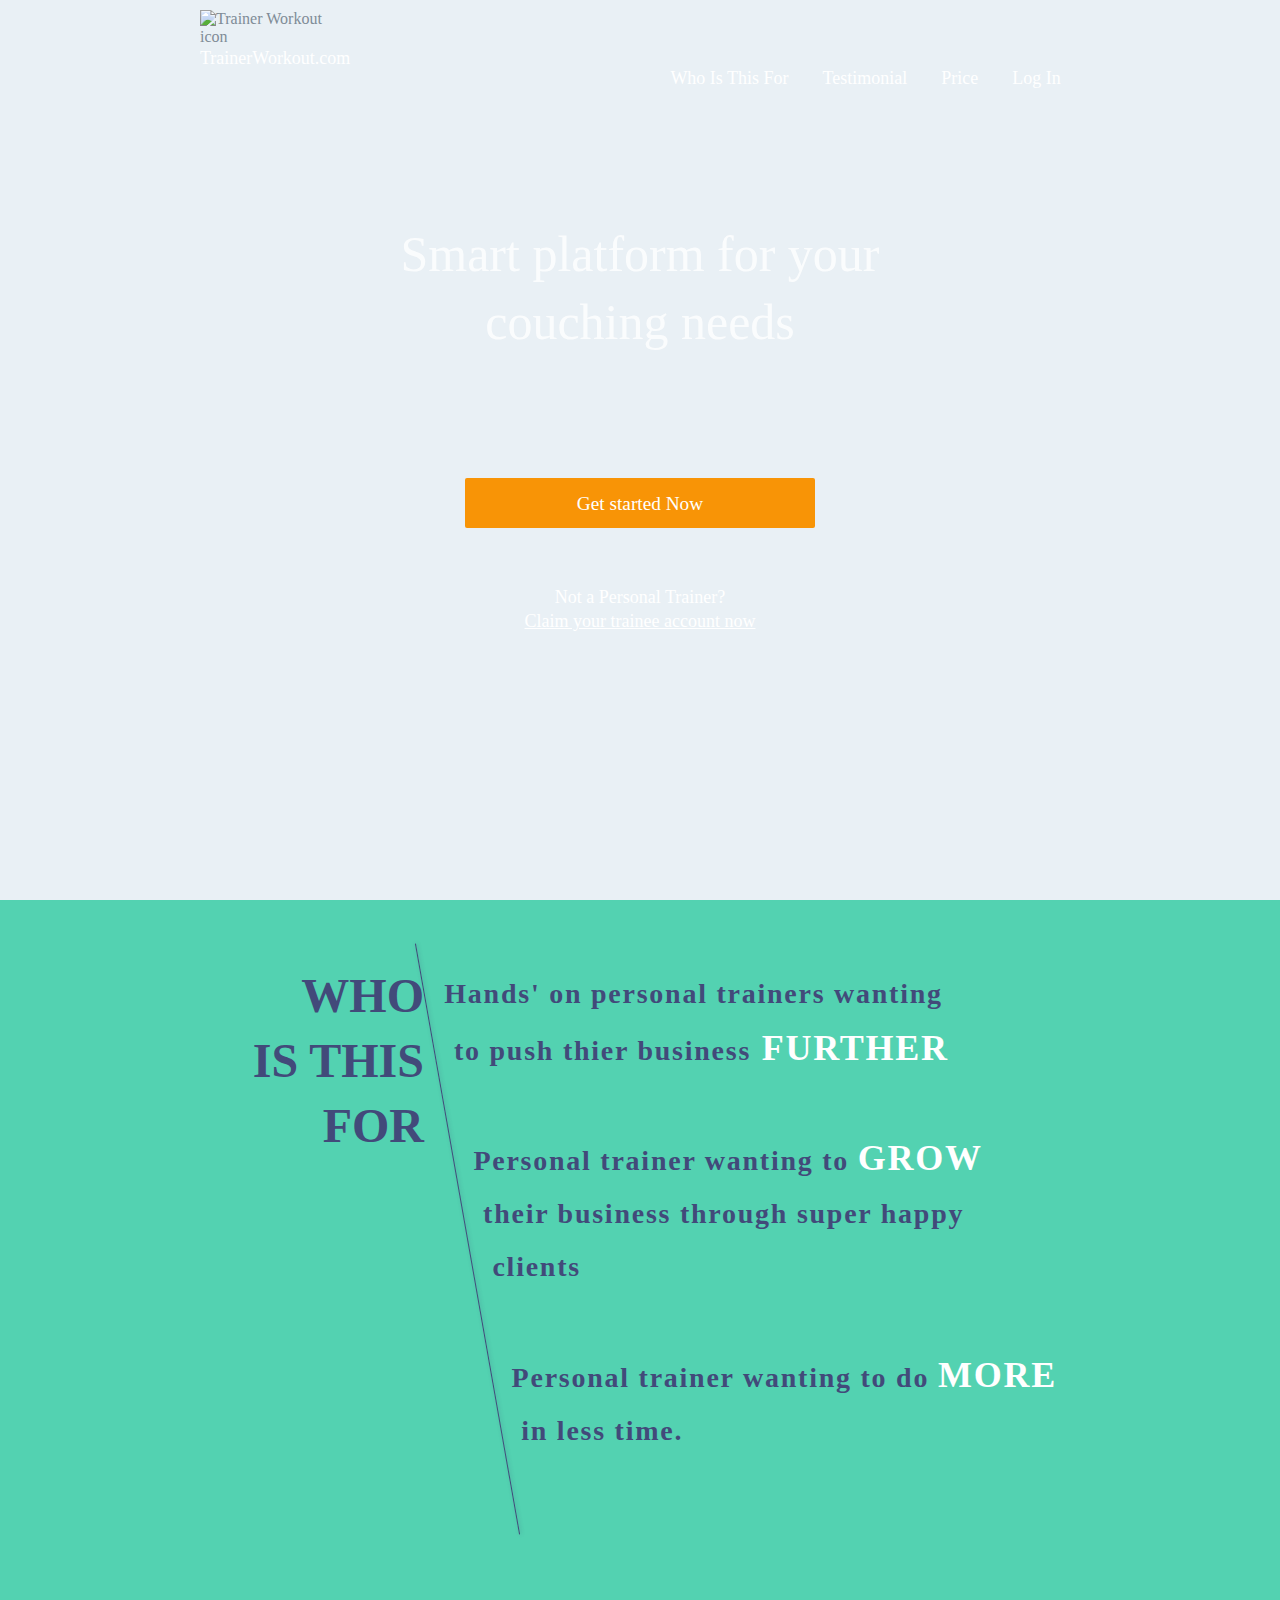
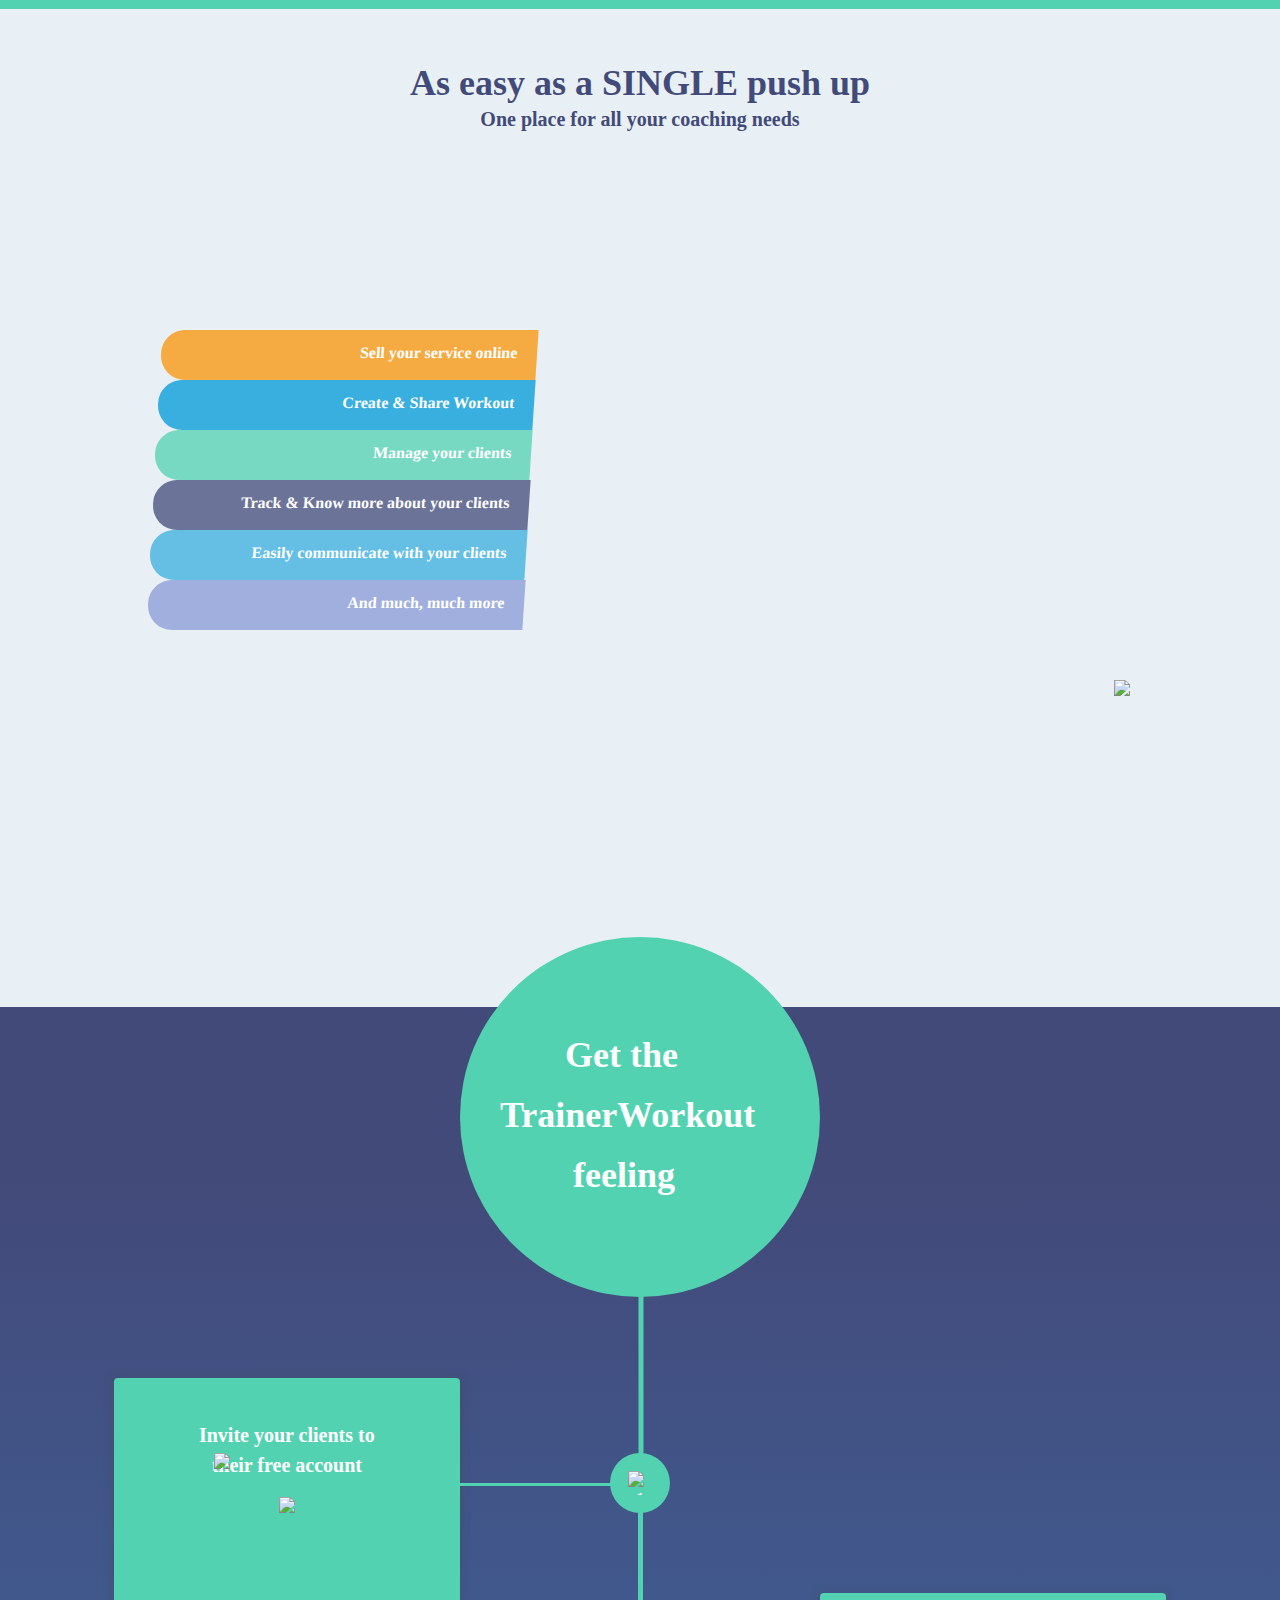
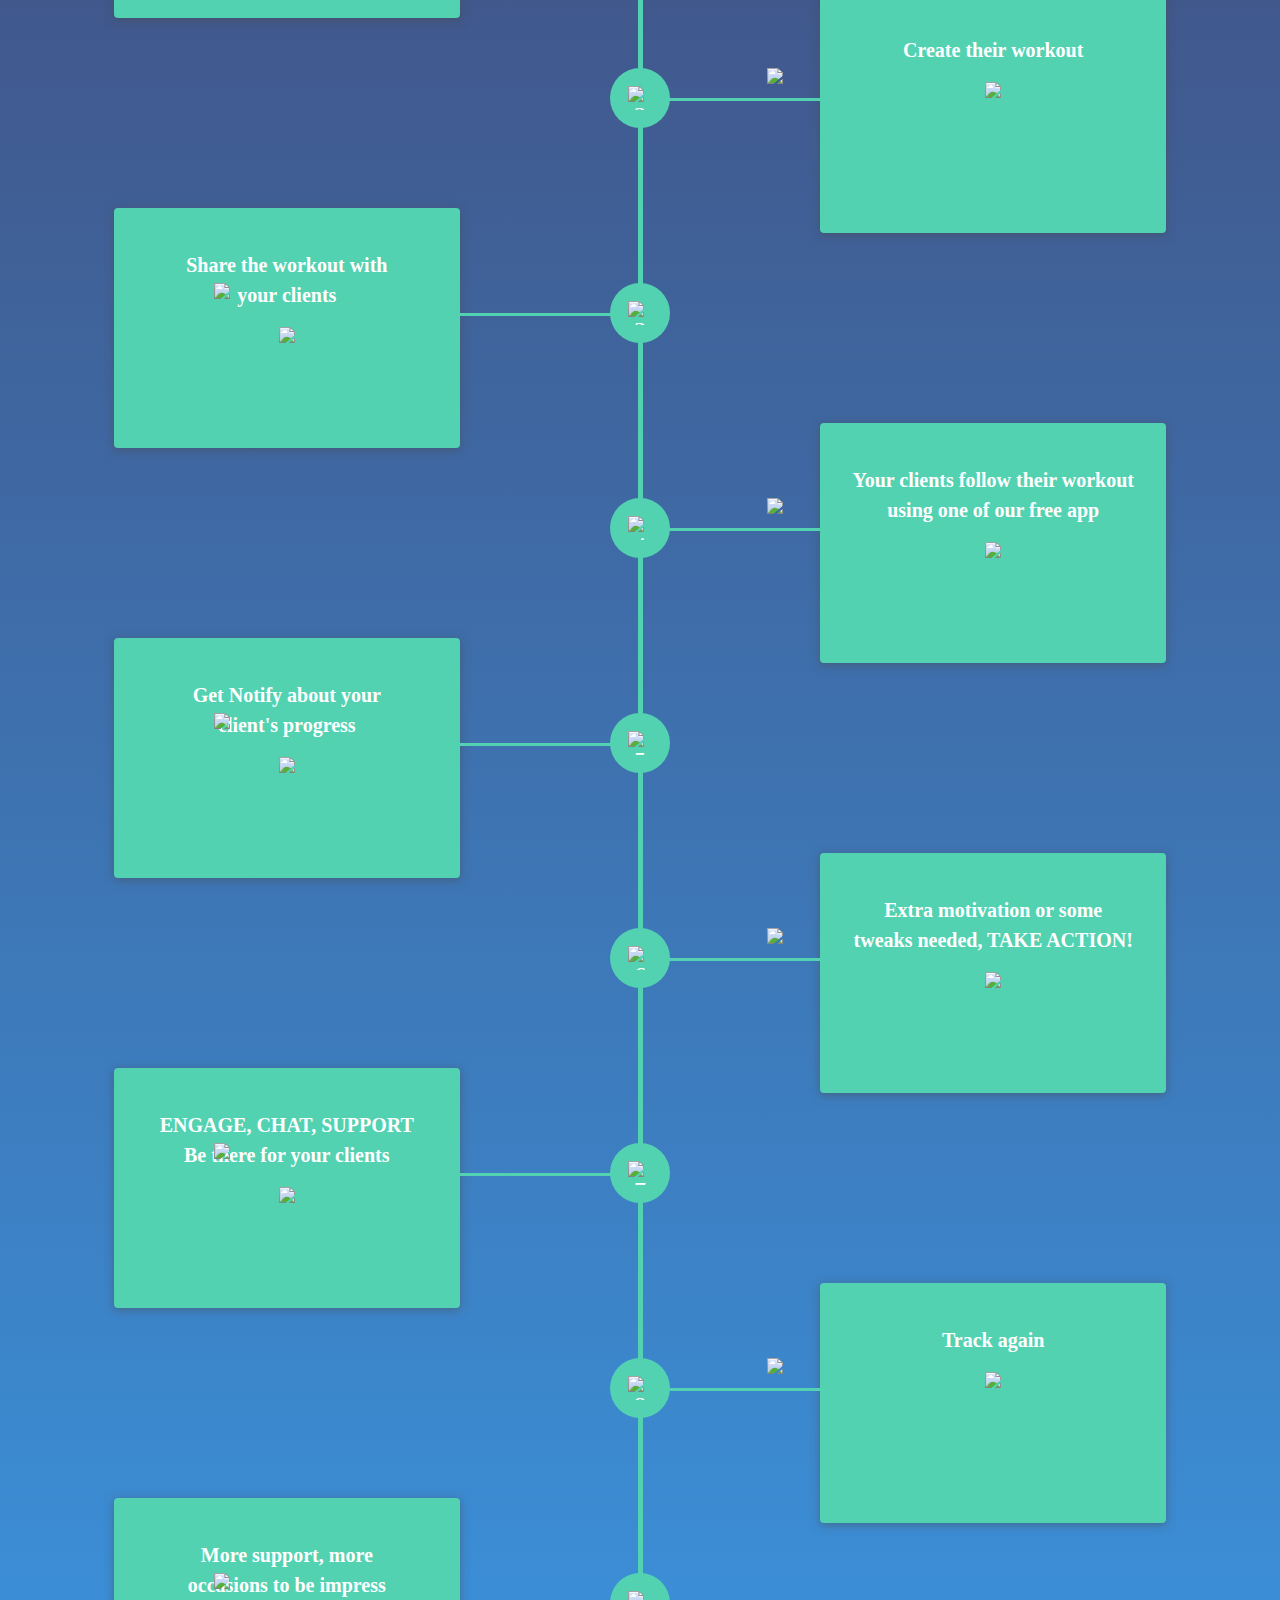
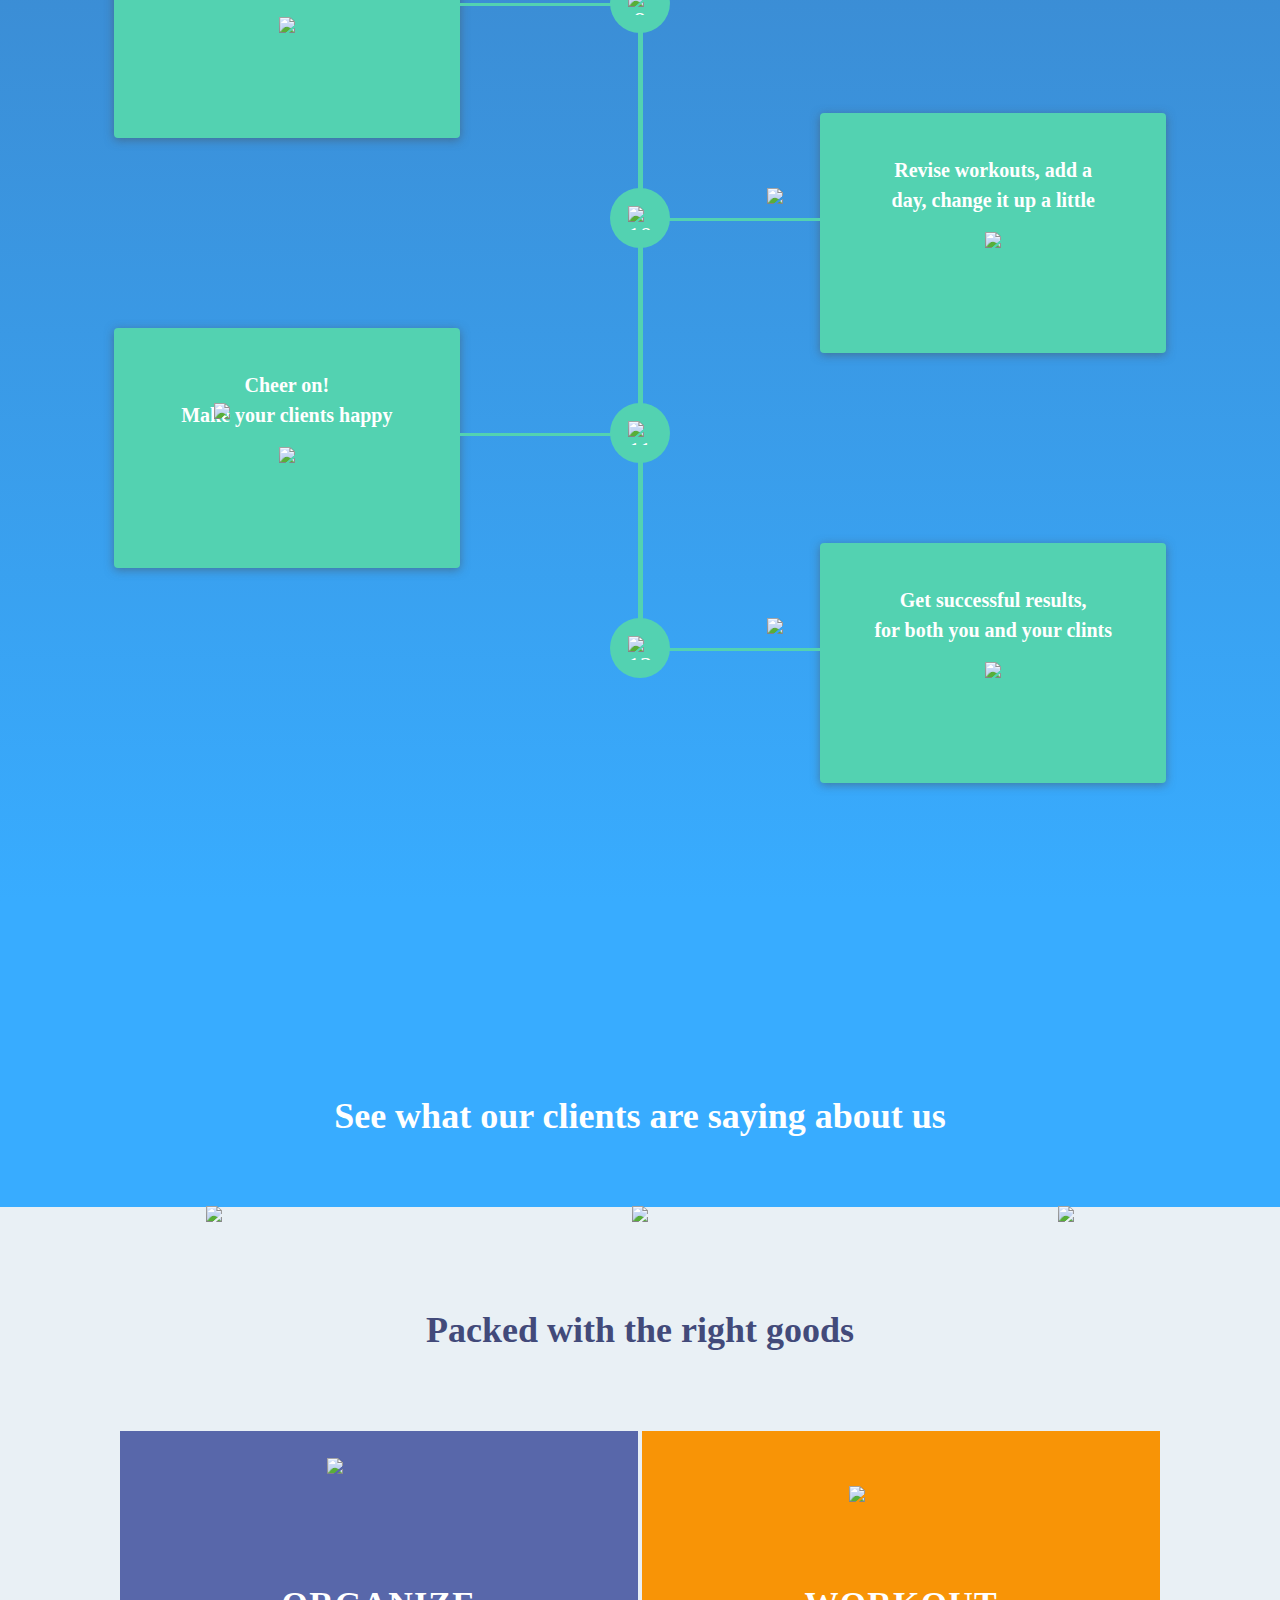
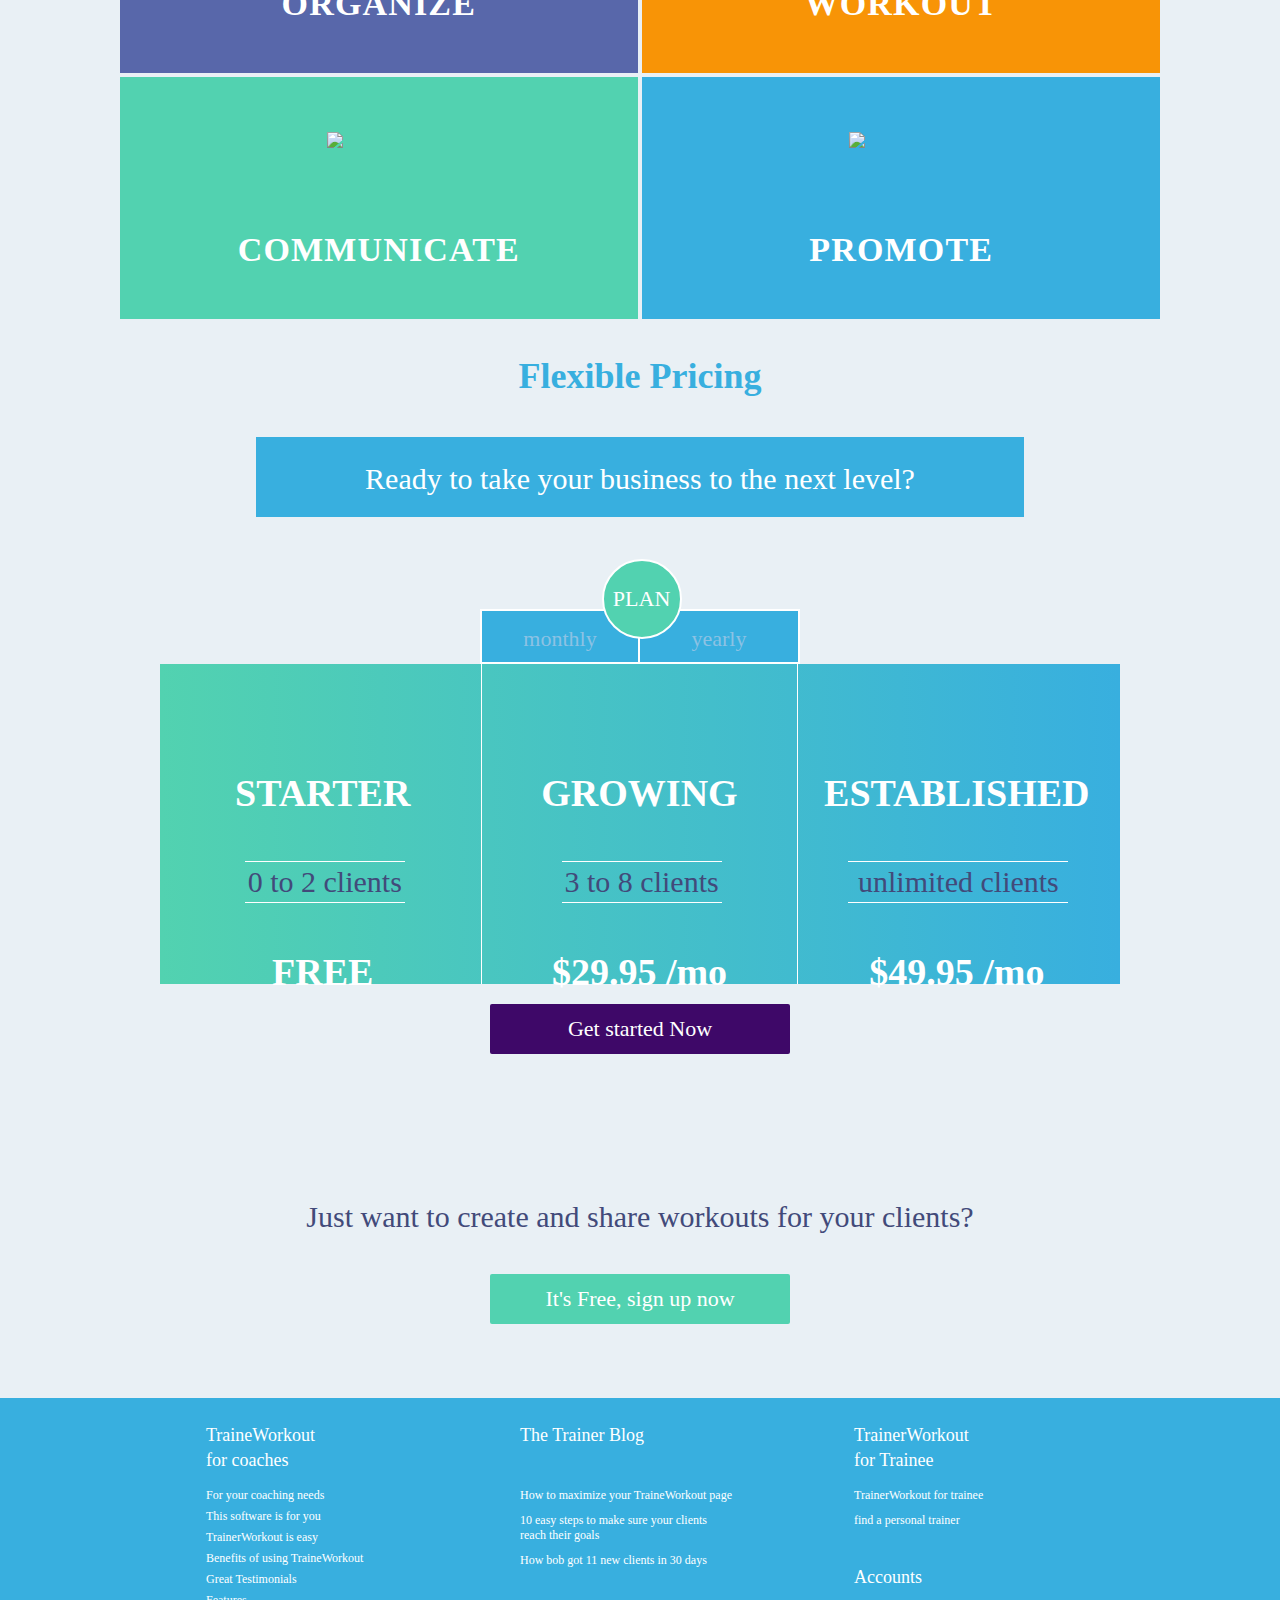
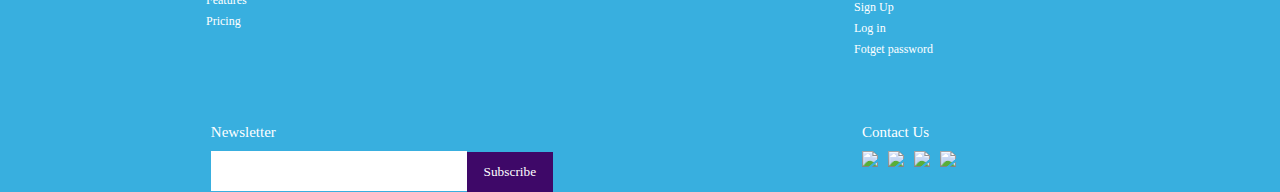
==== commit bf14f8ab: "mobile responsive is done version1" ====
--- a/HomePage/index.html
+++ b/HomePage/index.html
@@ -4,21 +4,24 @@
 <meta charset="utf-8">
 <title>Home</title>
 <link href="style.css" rel="stylesheet" type="text/css">
+<link rel="stylesheet" media="(max-width: 480px)" href="mobile.css" />
 </head>
-<link rel="stylesheet" href="vertical_timeline/vertical-timeline/css/reset.css"> <!-- CSS reset -->
-	<link rel="stylesheet" href="vertical_timeline/vertical-timeline/css/style.css"> <!-- Resource style -->
-	<script src="vertical_timeline/vertical-timeline/js/modernizr.js"></script> <!-- Modernizr -->
+<link rel="stylesheet" href="vertical_timeline/vertical-timeline/css/reset.css">
+<!-- CSS reset -->
+<link rel="stylesheet" href="vertical_timeline/vertical-timeline/css/style.css">
+<!-- Resource style -->
+<script src="vertical_timeline/vertical-timeline/js/modernizr.js"></script><!-- Modernizr -->
 
-<body onLoad="pagetwofunction()"><script type="text/javascript" src="script.js"></script>
-<div class="nav">
-	<img src="image/icon_logo.png">
-	<ul>
-        <li> Who Is This For </li>
-        <li> Testimonial </li>
-        <li> Price </li>
-        <li> Log In </li>
-      </ul>
-       <button>Get started Now</button>
+<body onLoad="pagetwofunction()">
+<script type="text/javascript" src="script.js"></script>
+<div class="nav"> <img src="image/icon_logo.png">
+  <ul>
+    <li> Who Is This For </li>
+    <li> Testimonial </li>
+    <li> Price </li>
+    <li> Log In </li>
+  </ul>
+  <button>Get started Now</button>
 </div>
 <section class="containerfirst">
   <section id="menu">
@@ -35,15 +38,14 @@
     </div>
   </section>
   <section id="firstPageBody">
-    <h1>Smart platform for your<br>couching needs </h1>
-</section>
-<div class="signup">
-<button class="signupbutton">Get started Now
-</button>
-<p>Not a Personal Trainer?</p>
-<p>Claim your trainee account now</p>
-</div>
-
+    <h1>Smart platform for your<br>
+      couching needs </h1>
+  </section>
+  <div class="signup">
+    <button class="signupbutton">Get started Now </button>
+    <p>Not a Personal Trainer?</p>
+    <p>Claim your trainee account now</p>
+  </div>
 </section>
 <section class="containersecond">
   <section class="content">
@@ -71,180 +73,324 @@
   </section>
 </section>
 <section class="thirdpage">
-<section class="thirdcontainer">
-<div class="thirdtop">
-<h1>OUR PRODUCT</h1>
-<p>One place for all your coaching needs</p>
-</div>
-<div class="thirdmiddle">
-<p>Sell your service online<br>
-Create & Share Workout<br>
-Manage your clients<br>
-Track & Know more about your clients<br>
-Easily communicate with your clients<br>
-And much, much more</p>
-
-</div>
-</section>
+  <section class="thirdcontainer">
+    <div class="thirdtop">
+      <h1>As easy as a SINGLE push up</h1>
+      <p>One place for all your coaching needs</p>
+    </div>
+    <div class="thirdmiddle">
+      <p>Sell your service online</p>
+      <p>Create & Share Workout</p>
+      <p>Manage your clients</p>
+      <p>Track & Know more about your clients</p>
+      <p>Easily communicate with your clients</p>
+      <p>And much, much more</p>
+    </div>
+    <div class="thirdcircle"> <img src="image/iPhone-mockup-hand_Contour.png"> </div>
+  </section>
 </section>
 <section class="forthpage">
-<div class="circle">
-<svg width="1000px" height="430px">
-  <circle cx="500" cy="150" r="150" />
-  <text>
-	<tspan x="440" y="120">SEE HOW</tspan>
-    <tspan x="385" y="150">YOU WILL BENEFIT</tspan>
-	<tspan x="460" y="180">FROM</tspan>
-	<tspan x="395" y="210">TrainerWorkout</tspan>
-   </text>
-       <line x1="501" y1="300" x2="501" y2="500" stroke="#53D2B1" stroke-width="5" />
-</svg>
-</div>
-<section id="cd-timeline" class="cd-container">
-		<div class="cd-timeline-block">
-			<div class="cd-timeline-img cd-picture">
-				<img src="img/cd-icon-picture.svg" alt="1">
-			</div> <!-- cd-timeline-img -->
-
-			<div class="cd-timeline-content">
-				<h2>Invite your clients</h2>
-				<p><img src="Benefits_Steps_Icons_PNG/PNG/1_Invite.png"></p>
-				
-			</div> <!-- cd-timeline-content -->
-		</div> <!-- cd-timeline-block -->
-
-		<div class="cd-timeline-block">
-			<div class="cd-timeline-img cd-movie">
-				<img src="img/cd-icon-movie.svg" alt="2">
-			</div> <!-- cd-timeline-img -->
-
-			<div class="cd-timeline-content">
-				<h2>Create their workout</h2>
-				<p><img src="Benefits_Steps_Icons_PNG/PNG/2_Create.png"></p>
-			</div> <!-- cd-timeline-content -->
-		</div> <!-- cd-timeline-block -->
-
-		<div class="cd-timeline-block">
-			<div class="cd-timeline-img cd-picture">
-				<img src="img/cd-icon-picture.svg" alt="3">
-			</div> <!-- cd-timeline-img -->
-
-			<div class="cd-timeline-content">
-				<h2>Share your workout</h2>
-				<p><img src="Benefits_Steps_Icons_PNG/PNG/3_Share.png"></p>
-
-			</div> <!-- cd-timeline-content -->
-		</div> <!-- cd-timeline-block -->
-
-		<div class="cd-timeline-block">
-			<div class="cd-timeline-img cd-location">
-				<img src="img/cd-icon-location.svg" alt="4">
-			</div> <!-- cd-timeline-img -->
-
-			<div class="cd-timeline-content">
-				<h2>Client follows his workout<br> on our free app</h2>
-				<p><img src="Benefits_Steps_Icons_PNG/PNG/4_FollowWorkout.png">.</p>
-
-
-			</div> <!-- cd-timeline-content -->
-		</div> <!-- cd-timeline-block -->
-
-		<div class="cd-timeline-block">
-			<div class="cd-timeline-img cd-location">
-				<img src="img/cd-icon-location.svg" alt="5">
-			</div> <!-- cd-timeline-img -->
-
-			<div class="cd-timeline-content">
-				<h2>Get Notify and track<br>progress</h2>
-				<p><img src="Benefits_Steps_Icons_PNG/PNG/5_GetNotify.png"></p>
-			</div> <!-- cd-timeline-content -->
-		</div> <!-- cd-timeline-block -->
-        
-        <div class="cd-timeline-block">
-			<div class="cd-timeline-img cd-location">
-				<img src="img/cd-icon-location.svg" alt="6">
-			</div> <!-- cd-timeline-img -->
-
-			<div class="cd-timeline-content">
-				<h2>Extra motivation needed,<br>TAKE ACTION!</h2>
-                
-				<p><img src="Benefits_Steps_Icons_PNG/PNG/6_TakeAction.png"></p>
-			</div> <!-- cd-timeline-content -->
-		</div> <!-- cd-timeline-block -->
-        
-        <div class="cd-timeline-block">
-			<div class="cd-timeline-img cd-location">
-				<img src="img/cd-icon-location.svg" alt="7">
-			</div> <!-- cd-timeline-img -->
-
-			<div class="cd-timeline-content">
-				<h2>ENGAGE, CHAT, SUPPORT</h2>
-                
-				<p><img src="Benefits_Steps_Icons_PNG/PNG/7_Engage.png"></p>
-			</div> <!-- cd-timeline-content -->
-		</div> <!-- cd-timeline-block -->
-        
-        <div class="cd-timeline-block">
-			<div class="cd-timeline-img cd-location">
-				<img src="img/cd-icon-location.svg" alt="8">
-			</div> <!-- cd-timeline-img -->
-
-			<div class="cd-timeline-content">
-				<h2>Track again</h2>
-                
-				<p><img src="Benefits_Steps_Icons_PNG/PNG/8_TrackAgain.png"></p>
-			</div> <!-- cd-timeline-content -->
-		</div> <!-- cd-timeline-block -->
-        
-        <div class="cd-timeline-block">
-			<div class="cd-timeline-img cd-location">
-				<img src="img/cd-icon-location.svg" alt="9">
-			</div> <!-- cd-timeline-img -->
-
-			<div class="cd-timeline-content">
-				<h2>Send support</h2>
-                
-				<p><img src="Benefits_Steps_Icons_PNG/PNG/9_SendSupport.png"></p>
-			</div> <!-- cd-timeline-content -->
-		</div> <!-- cd-timeline-block -->
-        
-        <div class="cd-timeline-block">
-			<div class="cd-timeline-img cd-location">
-				<img src="img/cd-icon-location.svg" alt="10">
-			</div> <!-- cd-timeline-img -->
-
-			<div class="cd-timeline-content">
-				<h2>Revise their workout</h2>
-                
-				<p><img src="Benefits_Steps_Icons_PNG/PNG/10_ReviseWorkout.png"></p>
-			</div> <!-- cd-timeline-content -->
-		</div> <!-- cd-timeline-block -->
-        
-        <div class="cd-timeline-block">
-			<div class="cd-timeline-img cd-location">
-				<img src="img/cd-icon-location.svg" alt="11">
-			</div> <!-- cd-timeline-img -->
-
-			<div class="cd-timeline-content">
-				<h2>Make your clients happy</h2>
-                
-				<p><img src="Benefits_Steps_Icons_PNG/PNG/11_CheerOn.png"></p>
-			</div> <!-- cd-timeline-content -->
-		</div> <!-- cd-timeline-block -->
-
-		<div class="cd-timeline-block">
-			<div class="cd-timeline-img cd-movie">
-				<img src="img/cd-icon-movie.svg" alt="12">
-			</div> <!-- cd-timeline-img -->
-
-			<div class="cd-timeline-content">
-				<h2>Get successful results</h2>
-				<p><img src="Benefits_Steps_Icons_PNG/PNG/12_GetSuccessful.png"></p>
-			</div> <!-- cd-timeline-content -->
-		</div> <!-- cd-timeline-block -->
-	</section> <!-- cd-timeline -->
-</section>
-<script src="http://ajax.googleapis.com/ajax/libs/jquery/1.11.0/jquery.min.js"></script>
+  <div class="circle"> <svg width="1000px" height="550px">
+    <circle cx="500" cy="180" r="180" />
+    <text>
+      <tspan x="425" y="130">Get the</tspan>
+      <tspan x="360" y="190">TrainerWorkout</tspan>
+      <tspan x="433" y="250">feeling</tspan>
+    </text>
+    <line x1="501" y1="355" x2="501" y2="550" stroke="#53D2B1" stroke-width="5" />
+    </svg> </div>
+  <section id="cd-timeline" class="cd-container">
+    <div class="cd-timeline-block">
+      <div class="cd-timeline-img cd-picture"> <img src="img/cd-icon-picture.svg" alt="1"> </div>
+      <!-- cd-timeline-img -->
+      <div class="cd-timeline-content">
+        <h2>Invite your clients to<br>
+          their free account</h2>
+        <p><img src="image/1_Invite.png" ></p>
+      </div>
+      <!-- cd-timeline-content -->
+      <div class="littlecircle"> <img src="vertical_timeline/vertical-timeline/img/new-icon2.svg"> </div>
+      <!--little circle--> 
+    </div>
+    <!-- cd-timeline-block -->
+    
+    <div class="cd-timeline-block">
+      <div class="cd-timeline-img cd-movie"> <img src="img/cd-icon-movie.svg" alt="2"> </div>
+      <!-- cd-timeline-img -->
+      
+      <div class="cd-timeline-content">
+        <h2>Create their workout</h2>
+        <p><img src="image/2_Create.png"></p>
+      </div>
+      <!-- cd-timeline-content -->
+      <div class="littlecircle2"> <img src="vertical_timeline/vertical-timeline/img/new-icon.svg"> </div>
+      <!--little circle2--> 
+    </div>
+    <!-- cd-timeline-block -->
+    
+    <div class="cd-timeline-block">
+      <div class="cd-timeline-img cd-picture"> <img src="img/cd-icon-picture.svg" alt="3"> </div>
+      <!-- cd-timeline-img -->
+      
+      <div class="cd-timeline-content">
+        <h2>Share the workout with<br>
+          your clients</h2>
+        <p><img src="image/3_Share.png"></p>
+      </div>
+      <!-- cd-timeline-content -->
+      <div class="littlecircle"> <img src="vertical_timeline/vertical-timeline/img/new-icon2.svg"> </div>
+      <!--little circle--> 
+    </div>
+    <!-- cd-timeline-block -->
+    
+    <div class="cd-timeline-block">
+      <div class="cd-timeline-img cd-location"> <img src="img/cd-icon-location.svg" alt="4"> </div>
+      <!-- cd-timeline-img -->
+      
+      <div class="cd-timeline-content">
+        <h2>Your clients follow their workout<br>
+          using one of our free app</h2>
+        <p><img src="image/4_Follow.png" width="100"></p>
+      </div>
+      <!-- cd-timeline-content -->
+      <div class="littlecircle2"> <img src="vertical_timeline/vertical-timeline/img/new-icon.svg"> </div>
+      <!--little circle2--> 
+    </div>
+    <!-- cd-timeline-block -->
+    
+    <div class="cd-timeline-block">
+      <div class="cd-timeline-img cd-location"> <img src="img/cd-icon-location.svg" alt="5"> </div>
+      <!-- cd-timeline-img -->
+      
+      <div class="cd-timeline-content">
+        <h2>Get Notify about your<br>
+          client's progress</h2>
+        <p><img src="image/5_GetNotify.png"></p>
+      </div>
+      <!-- cd-timeline-content -->
+      <div class="littlecircle"> <img src="vertical_timeline/vertical-timeline/img/new-icon2.svg"> </div>
+      <!--little circle--> 
+    </div>
+    <!-- cd-timeline-block -->
+    
+    <div class="cd-timeline-block">
+      <div class="cd-timeline-img cd-location"> <img src="img/cd-icon-location.svg" alt="6"> </div>
+      <!-- cd-timeline-img -->
+      
+      <div class="cd-timeline-content">
+        <h2>Extra motivation or some<br>
+          tweaks needed, TAKE ACTION!</h2>
+        <p><img src="image/6_TakeAction.png"></p>
+      </div>
+      <!-- cd-timeline-content -->
+      <div class="littlecircle2"> <img src="vertical_timeline/vertical-timeline/img/new-icon.svg"> </div>
+      <!--little circle2--> 
+    </div>
+    <!-- cd-timeline-block -->
+    
+    <div class="cd-timeline-block">
+      <div class="cd-timeline-img cd-location"> <img src="img/cd-icon-location.svg" alt="7"> </div>
+      <!-- cd-timeline-img -->
+      
+      <div class="cd-timeline-content">
+        <h2>ENGAGE, CHAT, SUPPORT<br>
+          Be there for your clients</h2>
+        <p><img src="image/7_Engage.png"></p>
+      </div>
+      <!-- cd-timeline-content -->
+      <div class="littlecircle"> <img src="vertical_timeline/vertical-timeline/img/new-icon2.svg"> </div>
+      <!--little circle--> 
+    </div>
+    <!-- cd-timeline-block -->
+    
+    <div class="cd-timeline-block">
+      <div class="cd-timeline-img cd-location"> <img src="img/cd-icon-location.svg" alt="8"> </div>
+      <!-- cd-timeline-img -->
+      
+      <div class="cd-timeline-content">
+        <h2>Track again</h2>
+        <p><img src="image/8_TrackAgain.png"></p>
+      </div>
+      <!-- cd-timeline-content -->
+      <div class="littlecircle2"> <img src="vertical_timeline/vertical-timeline/img/new-icon.svg"> </div>
+      <!--little circle2--> 
+    </div>
+    <!-- cd-timeline-block -->
+    
+    <div class="cd-timeline-block">
+      <div class="cd-timeline-img cd-location"> <img src="img/cd-icon-location.svg" alt="9"> </div>
+      <!-- cd-timeline-img -->
+      
+      <div class="cd-timeline-content">
+        <h2>More support, more<br>
+          occasions to be impress</h2>
+        <p><img src="image/9_Support.png"></p>
+      </div>
+      <!-- cd-timeline-content -->
+      <div class="littlecircle"> <img src="vertical_timeline/vertical-timeline/img/new-icon2.svg"> </div>
+      <!--little circle--> 
+    </div>
+    <!-- cd-timeline-block -->
+    
+    <div class="cd-timeline-block">
+      <div class="cd-timeline-img cd-location"> <img src="img/cd-icon-location.svg" alt="10"> </div>
+      <!-- cd-timeline-img -->
+      
+      <div class="cd-timeline-content">
+        <h2>Revise workouts, add a<br>
+          day, change it up a little</h2>
+        <p><img src="image/10_Revise.png"></p>
+      </div>
+      <!-- cd-timeline-content -->
+      <div class="littlecircle2"> <img src="vertical_timeline/vertical-timeline/img/new-icon.svg"> </div>
+      <!--little circle2--> 
+    </div>
+    <!-- cd-timeline-block -->
+    
+    <div class="cd-timeline-block">
+      <div class="cd-timeline-img cd-location"> <img src="img/cd-icon-location.svg" alt="11"> </div>
+      <!-- cd-timeline-img -->
+      
+      <div class="cd-timeline-content">
+        <h2>Cheer on!<br>
+          Make your clients happy</h2>
+        <p><img src="image/11_CheerOn.png"></p>
+      </div>
+      <!-- cd-timeline-content -->
+      <div class="littlecircle"> <img src="vertical_timeline/vertical-timeline/img/new-icon2.svg"> </div>
+      <!--little circle--> 
+    </div>
+    <!-- cd-timeline-block -->
+    
+    <div class="cd-timeline-block">
+      <div class="cd-timeline-img cd-movie"> <img src="img/cd-icon-movie.svg" alt="12"> </div>
+      <!-- cd-timeline-img -->
+      
+      <div class="cd-timeline-content">
+        <h2>Get successful results,<br>
+          for both you and your clints</h2>
+        <p><img src="image/12_GetSuccessful.png" width="100"></p>
+      </div>
+      <!-- cd-timeline-content -->
+      <div class="littlecircle2"> <img src="vertical_timeline/vertical-timeline/img/new-icon.svg"> </div>
+      <!--little circle--> 
+    </div>
+    <!-- cd-timeline-block --> 
+  </section>
+  <!-- cd-timeline --> 
+</section>
+<section class="fifthpage">
+<p>See what our clients are saying about us</p>
+<div>
+<div class="pic1"> <img src="image/Picture 2.png">
+  <div class="text1-fifthpage">TW is like my virtual assistant.It empowers me to give my clients the tools, the support and the motivation 100% of the time; even when I am not training by them.</div>
+</div>
+<div class="pic2"> <img src="image/Picture 4.png">
+  <div class="text1-fifthpage">TW sorts on my behalf the data about the performance of each of my clients and that is not to mention how user friendly it is share the info afterwards.</div>
+</div>
+<div class="pic3"> <img src="image/Picture 6.png">
+  <div class="text1-fifthpage">The platform is simple, easy to use and beautifully designed. Who would have thought a Customer Managment Tool could be that fun to use!</div>
+</div>
+<p class="lasttext">Packed with the right goods</p>
+</section>
+<section class="sixthpage">
+  <div class="boxes">
+    <div class="box"> <img src="image/Icon Organize.png">
+      <p class="text-sixthpage">Client Payment<br>
+        Public & private calandar<br>Scheduling of client appoinment<br> Reminder and tasks management</p>
+      <h2>ORGANIZE</h2>
+    </div>
+    <div class="box"> <img src="image/Icon Workout.png">
+      <p class="text-sixthpage">Library of over 1,500 exercises<br>
+        Easily create & share your workouts<br>
+        Customize or add your own exercises<br>
+        IOS, Android and Web Apps</p>
+      <h2>WORKOUT</h2>
+    </div>
+    <div class="box"> <img src="image/Icon Communicate.png">
+      <p class="text-sixthpage">Customized client updates<br> Real time notifications<br>
+        Integrated chat with your clients<br>
+        Data analysis engine</p>
+      <h2>COMMUNICATE</h2>
+    </div>
+    <div class="box"> <img src="image/Icon Promote.png">
+      <p class="text-sixthpage">Personalizable Personal Trainer Page<br>Profile page designed for max impact<br>
+        Testimonial requests system<br>
+        Share your business on social media</p>
+      <h2>PROMOTE</h2>
+    </div>
+  </div>
+</section>
+<section class="seventhpage">
+  <p>Flexible Pricing</p>
+  <div class="text-seventhpage">Ready to take your business to the next level?</div>
+  <div class="shape"> 
+   <div class="pricecircle">
+   PLAN
+  </div>
+  <div class="pricesquare">
+  monthly
+  </div><div class="pricesquare">
+  yearly
+  </div>
+  </div>
+  <div class="pricebox">
+  <div>
+  <h2>STARTER</h2>
+  <p>0 to 2 clients</p>
+  <h2>FREE</h2>
+  </div><div>
+  <h2>GROWING</h2>
+  <p>3 to 8 clients</p>
+  <h2>$29.95 /mo</h2>
+  </div><div>
+  <h2>ESTABLISHED</h2>
+  <p>unlimited clients</p>
+  <h2>$49.95 /mo</h2>
+  </div>
+  </div>
+  <button class="signupbuttonseventhpage">Get started Now </button>
+  <p>Just want to create and share workouts for your clients?</p>
+    <button class="signupbuttonseventhpage">It's Free, sign up now </button>
+</section>
+<section class="eightthpage">
+<ul class="firstlist">
+<tt>TraineWorkout<br>for coaches</tt>
+<li>For your coaching needs</li>
+<li>This software is for you</li>
+<li>TrainerWorkout is easy</li>
+<li>Benefits of using TraineWorkout</li>
+<li>Great Testimonials</li>
+<li>Features</li>
+<li>Pricing</li>
+</ul>
+<ul class="secondlist">
+<tt>The Trainer Blog<br></tt>
+<li>How to maximize your TraineWorkout page</li>
+<li>10 easy steps to make sure your clients<br>reach their goals</li>
+<li>How bob got 11 new clients in 30 days</li>
+</ul>
+<ul class="thirdlist">
+<tt>TrainerWorkout<br>for Trainee</tt>
+<li>TrainerWorkout for trainee</li>
+<li>find a personal trainer</li>
+<tt>Accounts</tt>
+<li>Sign Up</li>
+<li>Log in</li>
+<li>Fotget password</li>
+</ul>
+<div class="contactnews">
+<div>
+<p>Newsletter</p>
+<input><button>Subscribe</button>
+</div>
+<div>
+<p>Contact Us</p>
+<img src="../EmailTemplate/E-mail.png"> <img src="../EmailTemplate/Instagram.png"> <img src="../EmailTemplate/Twitter.png"> <img src="../EmailTemplate/Facebook.png">
+</div>
+</div>
+</section>
+<script src="http://ajax.googleapis.com/ajax/libs/jquery/1.11.0/jquery.min.js"></script> 
 <script src="vertical_timeline/vertical-timeline/js/main.js"></script> <!-- Resource jQuery -->
 </body>
 </html>
--- a/HomePage/style.css
+++ b/HomePage/style.css
@@ -17,12 +17,22 @@
 .containerfirst{
 	width:100%;
 	height:900px;
-	display:block;
 	-moz-background-size:cover;
 	-webkit-background-size:cover;
 	background-size:cover;
+	background-image:url(image/Pattern%20Overlay.png);
+
+}
+.containerfirst:after{
+	content : "";
+    position: absolute;
+    top: 0;
+    left: 0; 
+    width: 100%;
+    height: 900px;
+    z-index: -1;
 	background-position:50% 50%;
-	background-image:url(personal-training.jpg);
+	background-image:url(personal-training2.png);
 }
 
 .nav{
@@ -75,7 +85,7 @@
 /*???size of menu bar*???*/
 #menu{
 	position:relative;
-	width:973px;
+	width:100%;
 	height:120px;
 	display:block;
 	margin:0 auto;
@@ -88,7 +98,7 @@
 .icon{
 	position:relative;
 	margin-top:10px;
-	margin-left:60px;
+	margin-left:200px;
 }
 /*???size of image*???*/
 .icon img{
@@ -145,7 +155,7 @@
 }
 /*Sign up div*/
 .signup{
-	width:973px;
+	width:100%;
 	margin:0 auto;
 	text-align:center;
 }
@@ -185,10 +195,12 @@
 
 }
 .content{
-	width:973px;
+	width:100%;
 	height:66px;
+	text-align:center;
 	display:block;
 	margin:0 auto;
+	min-width:845px;
 }
 .containersecond div{
 	display:inline-block;
@@ -226,6 +238,7 @@
 }
 .rightsecond article{
 	margin-bottom:55px;
+	text-align:left;
 }
 .rightsecond p{
 	font-family: "Open Sans";
@@ -246,10 +259,10 @@
 }
 /*third page*/
 .thirdpage{
-	background-image:url(image/OurProduct_Image_Pattern_bg.png);
-	width:100%;
-	min-width:666px;
-	height:900px;
+	background-image:url(image/ourproduct_image_bg.jpg);
+	width:100%;
+	min-width:1230px;
+	height:1000px;
 	display:block;
 	background-repeat:no-repeat;
 	background-size:cover;
@@ -261,7 +274,7 @@
 }
 /*top text */
 .thirdtop{
-	width:auto;
+	width:100%;
 	margin:0 auto;
 	display:block;
 	text-align:center;
@@ -270,81 +283,548 @@
 	width:100%;
 	font-family: "Open Sans";
 	display:block;
-	margin:0 auto 16px auto;
-	padding-top:81px;
-	font-weight:bold;
-	font-size: 48px;
+	margin:0 auto;
+	padding-top:50px;
+	font-weight:bold;
+	font-size: 36px;
 	color: #424A7A;
-	line-height: 65px;
+	line-height: 49px;
 }
 .thirdtop p{
 	font-family: "Open Sans";
 	font-weight:bold;
-	font-size: 24px;
+	font-size: 20px;
 	color: #424A7A;
 	line-height: 22px;
 }
 /*Middle text*/
 .thirdmiddle{
 	margin-top:200px;
-	width:34%;
+	width:42%;
+	height:350px;;
 	min-width:300px;
 	text-align:right;
 	
 }
+/*colorful stick beside monitor*/
 .thirdmiddle p{
-	font-family: "Open Sans";
-	font-weight:bold;
-	font-size: 15px;
-	color: #FFFFFF;
-	line-height: 40px;
+	float:right;
+	height:50px;
+	width:70%;
+	font-family: "Open Sans";
+	font-weight:bold;
+	color: #FFFFFF;
+	line-height: 45px;
+	display:block;
+	border-radius:22px 0 0 26px;
+	padding-right:20px;
+	-moz-transform:skewX(-3.8deg);
+	-webkit-transform:skewX(-3.8deg);
+}
+.thirdmiddle p:nth-of-type(1){
+	background-color:rgba(248,148,6,0.75);
+}
+.thirdmiddle p:nth-of-type(2){
+	background-color:#38AFDF;
+	margin-right:3px;
+}
+.thirdmiddle p:nth-of-type(3){
+	background-color: rgba(81,210,176,0.75);
+	margin-right:6px;
+}
+.thirdmiddle p:nth-of-type(4){
+	background-color: rgba(66,73,122,0.75);
+	margin-right:8px;
+}
+.thirdmiddle p:nth-of-type(5){
+	background-color: rgba(56,175,223,0.75);
+	margin-right:11px;
+}
+.thirdmiddle p:nth-of-type(6){
+	background-color:rgba(135,154,212,0.75);
 	margin-right:13px;
+}
+/*circle iphone*/
+.thirdcircle{
+	width:100%;
+	height:200px;
+	text-align:right;
+	padding-right:150px;
+}
+.thirdcircle img{
+	width:250px;
+
 }
 
 /*forth page*/
 .forthpage{
 	display:block;
 	width:100%;
-	height:3064px;
+	height:3400px;
 	margin:-2px auto 0 auto;
 	text-align:center;
-	background-image: linear-gradient(-161deg, #38AFDF 0%, #424A79 97%);
+	background-image: linear-gradient(-180deg, #424A79 5%, #38ACFF 91%);
 	z-index:-1;
 }
+.littlecircle{
+	position:absolute;
+	left:13%;
+}
+.littlecircle2{
+	position:absolute;
+	left:61%;
+}
+/*fifth page*/
+.fifthpage{
+	width:100%;
+	text-align:center;
+	margin-top:-115px;
+	min-width:1170px;
+}
+.fifthpage p{
+	font-family: "Open Sans";
+	font-weight:bold;
+	font-size: 36px;
+	color: #FFFFFF;
+	line-height: 49px;
+	margin-bottom:65px;
+}
+.fifthpage .lasttext{
+	font-family: "Open Sans";
+	font-weight:bold;
+	font-size: 36px;
+	line-height: 49px;
+	color: #424A7A;
+	margin-bottom:75px;
+}
+.fifthpage div{
+	width:100%;
+	margin-bottom:76px;
+}
+.fifthpage .pic1{
+	position:relative;
+	display:inline-block;
+	width:33%;
+	height:auto;
+	overflow:hidden;
+}
+.fifthpage .pic2{
+	position:relative;
+	display:inline-block;
+	width:33%;
+	height:auto;
+	overflow:hidden;
+}
+.fifthpage .pic3{
+	position:relative;
+	display:inline-block;
+	width:33%;
+	height:auto;
+	overflow:hidden;
+}
+.text1-fifthpage{
+	opacity:0;
+	width:100%;
+	height:100%;
+	display:block;
+	position:absolute;
+	font-size:1.5vw;
+	font-family:"Open Sans";
+	font-weight:normal;
+	line-height:30px;
+	text-align:left;
+	padding:15%;
+	color:#FFF;
+}
+.fifthpage .pic1:hover .text1-fifthpage{
+	top:0;
+	opacity:1;
+	cursor:default;
+	background-color:rgba(80,226,193,0.90);
+}
+.fifthpage .pic2:hover .text1-fifthpage{
+	top:0;
+	opacity:1;
+	cursor:default;
+	background-color:rgba(56,175,223,0.90);
+}
+.fifthpage .pic3:hover .text1-fifthpage{
+	top:0;
+	opacity:1;
+	cursor:default;
+	background-color: rgba(80,226,193,0.90);
+}
+/*sixth page*/
+.sixthpage{
+	width:100%;
+	height:auto;
+	text-align:center;
+}
+.sixthpage .boxes{
+	width:90%;
+	height:100%;
+	margin:0 auto;
+}
+
+.box{
+	position:relative;
+	display:block;
+	width:45%;
+	height:242px;
+	text-align:center;
+	display:inline-block;
+	margin-bottom:4px;
+}
+.box:nth-of-type(1){
+	background: #5867AA;
+}
+.box:nth-of-type(2){
+	background: #F89406;
+}
+.box:nth-of-type(3){
+	background: #52D2B0;
+}
+.box:nth-of-type(4){
+	background: #38AFDF;
+}
+.text-sixthpage{
+	opacity:0;
+	width:100%;
+	height:100%;
+	position:absolute;
+	font-family: "Open Sans";
+	font-weight:lighter;
+	font-size: 1.8vw;
+	color: #FFFFFF;
+	line-height: 42px;
+	padding:40px 50px;
+	cursor:default;
+}
+.box:nth-of-type(1):hover .text-sixthpage{
+	opacity:1;
+	background: #5867AA;
+}
+.box:nth-of-type(2):hover .text-sixthpage{
+	opacity:1;
+	background: #F89406;
+}
+.box:nth-of-type(3):hover .text-sixthpage{
+	opacity:1;
+	background: #52D2B0;
+}
+.box:nth-of-type(4):hover .text-sixthpage{
+	opacity:1;
+	background: #38AFDF;
+}
+.box img{
+	margin:0 0 0 40%;
+	position:absolute;
+	display:block;
+	width:20%;
+	padding-top:55px;
+}
+.box:nth-of-type(1) img:first-of-type{
+	padding-top:27px;
+	width:15%;
+}
+.box h2{
+	font-family: "Open Sans";
+	font-size: 34px;
+	color: #FFFFFF;
+	letter-spacing: 1.16px;
+	line-height: 46px;
+	margin-top:150px;
+}
+/*seventh page*/
+.seventhpage{
+	width:100%;
+	height:auto;
+	text-align:center;
+}
+.seventhpage p{
+	display:block;
+	color:#38AFDF;
+	width:100%;
+	font-family:"Open Sans";
+	font-weight:bold;
+	font-size:36px;
+	padding-top:32px;
+	padding-bottom:40px;
+}
+.seventhpage .text-seventhpage{
+	width:60%;
+	height:80px;
+	margin:0 auto;
+	font-family:"Open Sans";
+	font-weight:bold;
+	font-size:30px;
+	padding-top:25px;
+	font-weight:lighter;
+	background-color:#38AFDF;
+	color:#FFF;
+	margin-bottom:42px;
+}
+.shape{
+	width:100%;
+	position:relative;
+}
+.pricecircle{
+	position:absolute;
+	background: #52D2B0;
+	width:80px;
+	height:80px;
+	border-radius:40px;
+	border:2px solid #FFFFFF;
+	left:47%;
+	font-family:"Open Sans";
+	font-size:22px;
+	line-height:75px;
+	color:#FFF;
+}
+.pricesquare{
+	display:inline-block;
+	border:2px solid #FFFFFF;
+	width:160px;
+	height:55px;
+	margin:50px auto 0;
+	font-family:"Open Sans";
+	font-size:22px;
+	background-color:#38AFDF;
+	color:#8CC2E4;
+	line-height:55px;
+}
+.pricesquare:first-of-type{
+	border-right:1px;
+}
+.pricesquare:last-of-type{
+	border-left:1px;
+}
+.pricesquare:hover{
+	color:#FFF;
+	cursor:default;
+}
+.pricebox{
+	background: #52d2b0; /* Old browsers */
+background: -moz-linear-gradient(left,  #52d2b0 0%, #38afdf 100%); /* FF3.6+ */
+background: -webkit-gradient(linear, left top, right top, color-stop(0%,#52d2b0), color-stop(100%,#38afdf)); /* Chrome,Safari4+ */
+background: -webkit-linear-gradient(left,  #52d2b0 0%,#38afdf 100%); /* Chrome10+,Safari5.1+ */
+background: -o-linear-gradient(left,  #52d2b0 0%,#38afdf 100%); /* Opera 11.10+ */
+background: -ms-linear-gradient(left,  #52d2b0 0%,#38afdf 100%); /* IE10+ */
+background: linear-gradient(to right,  #52d2b0 0%,#38afdf 100%); /* W3C */
+filter: progid:DXImageTransform.Microsoft.gradient( startColorstr='#52d2b0', endColorstr='#38afdf',GradientType=1 ); /* IE6-9 */
+width:960px;
+height:320px;
+margin:0 auto;
+}
+.pricebox div{
+	display:inline-block;
+	width:33%;
+	height:320px;
+	padding-top:60px;
+	border-right:1px solid #FFF;
+}
+.pricebox div h2{
+	font-family:"Open Sans";
+	font-weight:600;
+	font-size:38px;
+	color:#FFF;
+	padding-bottom:15px;
+	padding-top:15px;	
+}
+.pricebox div p{
+	font-family:"Open Sans";
+	display:block;
+	width:160px;
+	font-weight:lighter;
+	font-size:28px;
+	color:#FFF;
+	line-height:40px;
+	padding:0;
+	border-bottom:1px solid #FFF;
+	border-top:1px solid #FFF;
+	margin-left:80px;
+}
+.pricebox div:last-of-type p{
+	width:220px;
+	margin-left:50px;
+}
+.pricebox div:last-of-type{
+	border-right:none;
+}
+.seventhpage .signupbuttonseventhpage{
+	margin:20px auto 114px auto;
+	background-color:#3E0868;
+	width:300px;
+	height:50px;
+	border-radius: 2px;
+	border:none;
+	font-family: "Open Sans";
+	font-size: 22px;
+	color: #FFFFFF;
+}
+.seventhpage p:last-of-type{
+	color:#424A7A;
+	font-weight:lighter;
+	font-size:30px;
+}
+.seventhpage .signupbuttonseventhpage:last-of-type{
+	background-color:#52D2B0;
+	margin:0 auto 74px auto;
+}
+/*eightth page*/
+.eightthpage{
+	width:100%;
+	height:auto;
+	background-color:#38AFDF;
+	text-align:center;
+}
+.eightthpage ul{
+	display:inline-table;
+	margin-top:25px;
+	text-align:left;
+	width:25%;
+}
+.eightthpage ul:first-of-type,.eightthpage ul:last-of-type{
+	padding-left:50px;
+}
+/*first list*/
+.eightthpage .firstlist tt{
+	display:block;
+	padding-bottom:15px;
+	font-family:"Open Sans";
+	font-size:18px;
+	color:#FFF;
+	line-height:25px;
+}
+.eightthpage .firstlist li{
+	display:block;
+	font-family:"Open Sans";
+	font-size:12px;
+	color:#FFF;
+	padding-bottom:6px;
+}
+/*second list*/
+.eightthpage .secondlist tt{
+	display:block;
+	padding-bottom:40px;
+	font-family:"Open Sans";
+	font-size:18px;
+	color:#FFF;
+	line-height:25px;
+}
+.eightthpage .secondlist li{
+	display:block;
+	font-family:"Open Sans";
+	font-size:12px;
+	color:#FFF;
+	padding-bottom:10px;
+	line-height:15px;
+}
+/*third list*/
+.eightthpage .thirdlist tt{
+	display:block;
+	padding-bottom:15px;
+	font-family:"Open Sans";
+	font-size:18px;
+	color:#FFF;
+	line-height:25px;
+}
+.eightthpage .thirdlist tt:last-of-type{
+	padding-top:31px;
+	padding-bottom:10px;
+}
+.eightthpage .thirdlist li{
+	display:block;
+	font-family:"Open Sans";
+	font-size:12px;
+	color:#FFF;
+	padding-bottom:6px;
+}
+.eightthpage .thirdlist li:nth-of-type(1) {
+	padding-bottom:10px;
+}
+.contactnews{
+	width:100%;
+}
+.contactnews div{
+	width:49%;
+	display:inline-table;
+	text-align:left;
+	padding-left:200px;
+}
+.contactnews div:last-of-type{
+	padding-left:220px;
+}
+.contactnews input{
+	width:60%;
+	height:40px;
+	border:none;
+}
+.contactnews button{
+	width:20%;
+	height:40px;
+	border:none;
+	background-color:#3E0868;
+	color:#FFF;
+	font-family:"Open Sans";
+}
+.contactnews div p{
+	font-family:"Open Sans";
+	font-size:15px;
+	color:#FFF;
+	padding-top:45px;
+	padding-bottom:10px;
+}
+.contactnews div img{
+	width:35px;
+	margin-right:10px;
+}
 @media only screen and (min-width: 1170px){
+.thirdmiddle{
+		font-size: 1.25vw;
+	}
 .circle{
 }
 .circle svg{
+	margin:-70px auto 0 auto;
+	fill:#53D2B1;
+}
+
+.circle svg text{
+	font-family:"Open Sans";
+	font-weight:bold;
+	font-size:36px;
+	fill:#FFF;
+}
+.circle svg line{
+	visibility:visible;
+}
+}
+@media only screen and (max-width: 1170px){
+	.thirdmiddle {
+	font-size: 14px;
+}
+	.circle{
+		margin-bottom:-150px;
+}
+	.circle svg{
 	margin:-40px auto 0 auto;
 	fill:#53D2B1;
 }
 
-.circle svg text{
+	.circle svg text{
 	font-family:"Open Sans";
 	font-weight:bold;
 	font-size:26px;
 	fill:#FFF;
 }
-.circle svg line{
-	visibility:visible;
-}
-}
-@media only screen and (max-width: 1170px){
-	.circle{
-		margin-bottom:-150px;
-}
-.circle svg{
-	margin:-40px auto 0 auto;
-	fill:#53D2B1;
-}
-
-.circle svg text{
-	font-family:"Open Sans";
-	font-weight:bold;
-	font-size:26px;
-	fill:#FFF;
-}
-.circle svg line{
+	.circle svg line{
 	visibility:hidden;
 }
-}+.littlecircle, .littlecircle2{
+	display:none;
+}
+.cd-timeline-content::before{
+	display:none;
+}
+}
--- a/HomePage/mobile.css
+++ b/HomePage/mobile.css
@@ -0,0 +1,316 @@
+@charset "utf-8";
+/*first page changes*/
+.containerfirst{
+	height:680px;
+}
+.containerfirst:after{
+	height:680px;
+}
+.icon{
+	width:100%;
+	text-align:center;
+	margin:10px auto;
+}
+.icon img{
+	margin:10px auto;
+}
+.menulist ul{
+	display:none;
+}
+#firstPageBody{
+	width:100%;
+}
+#firstPageBody h1{
+	font-size:35px;
+}
+.nav{
+	visibility:hidden;
+}
+/*second page changes*/
+.line{
+	height:0;
+}
+.containersecond{
+	height:680px;
+}
+.containersecond div{
+	display:block;
+}
+.leftsecond{
+	padding:10px 0 0 0;
+}
+.leftsecond p{
+	color:#FFF;
+	text-align:left;
+}
+.content{
+	min-width:250px;
+	
+}
+.leftsecond p:nth-of-type(1){
+	margin-left:15%;
+}
+.leftsecond p:nth-of-type(2){
+	margin-left:35%;
+}
+.leftsecond p:nth-of-type(3){
+	margin-left:70%;
+}
+.rightsecond{
+	padding:0;
+	vertical-align:central;
+	-moz-transform:rotate(0);
+	-webkit-transform:rotate(0);
+}
+.rightsecond p{
+	transform:rotate(0);
+	font-size:20px;
+	margin:15px;
+	line-height:20px;
+}
+.rightsecond p span{
+	font-size:30px;
+}
+/*third page change*/
+.thirdpage{
+	min-width:230px;
+	background-size:600px 600px;
+	height:970px;
+}
+.thirdcircle{
+	padding:0;
+	height:100px;
+	text-align:left;
+	position:absolute;
+	margin:-150px 0 0 40px;
+}
+.thirdpage img{
+	width:150px;
+}
+.thirdmiddle{
+	margin-top:0;
+	width:100%;
+	min-width:230px;
+	padding-top:500px;
+}
+.thirdmiddle p{
+	border-radius:0;
+	width:100%;
+	-moz-transform:skewX(0);
+	text-align:center;
+	font-size:4vw;
+}
+.thirdmiddle p:nth-of-type(2){
+	margin-right:0;
+}
+.thirdmiddle p:nth-of-type(3){
+	margin-right:0;
+}
+.thirdmiddle p:nth-of-type(4){
+	margin-right:0;
+}
+.thirdmiddle p:nth-of-type(5){
+	margin-right:0;
+}
+.thirdmiddle p:nth-of-type(6){
+	margin-right:0;
+}
+/*forth page change*/
+.forthpage{
+	height:3750px;
+}
+.circle{
+	width:100%;
+	background-color:#53D2B1;
+	height:200px;
+	padding-top:70px;
+}
+.circle:after{
+	content:"Here is how it works...";
+	font-family:"Open Sans";
+	color:#FFF;
+	font-size:30px;
+}
+.circle svg{
+	display:none;
+}
+#cd-timeline{
+	top:130px;
+}
+.cd-timeline-content::before{
+	display:none;
+}
+.littlecircle, .littlecircle2{
+	display:none;
+}
+/*fifth page change*/
+.fifthpage{
+	min-width:220px;
+	margin-top:-180px;
+}
+.fifthpage p{
+	display:block;
+	font-size:30px;
+	margin:0 10px 80px;
+}
+.fifthpage div{
+	margin-bottom:0;
+}
+.fifthpage .pic1{
+	width:101%;
+	display:block;
+	margin-bottom:0;
+	pointer-events: none;
+}
+.text1-fifthpage{
+	opacity:1;
+	position:relative;
+	background-color:rgba(80,226,193,0.90);
+	margin-top:-5px;
+	font-size:20px;
+}
+.fifthpage .pic2{
+	width:101%;
+	display:block;
+	margin-bottom:0;
+	pointer-events: none;
+}
+.fifthpage .pic3{
+	width:101%;
+	margin-bottom:0;
+	display:block;
+	pointer-events: none;
+}
+.lasttext{
+	display:block;
+	font-size:30px;
+	padding-top:30px;
+}
+.fifthpage .lasttext{
+	margin-bottom:30px;
+}
+/*sixth page change*/
+.sixthpage .boxes{
+	width:100%;
+}
+.box{
+	display:block;
+	width:100%;
+	height:500px;
+	pointer-events: none;
+}
+.box h2{
+	margin-top:-5px;
+	padding-top:180px;
+}
+.box img{
+	margin: 10% 0 0 40%;
+}
+.text-sixthpage{
+	display:block;
+	opacity:1;
+	font-size:20px;
+	width:100%;
+	margin:300px 0 0;
+	padding:0;
+	height:auto;
+	padding:40px 10px;
+}
+.text-sixthpage br{
+	display:none;
+}
+.box:nth-of-type(1) .text-sixthpage{
+	background-color:#767FAA;
+}
+.box:nth-of-type(2) .text-sixthpage{
+	background-color:#FAAF45;
+}
+.box:nth-of-type(3) .text-sixthpage{
+	background-color:#81D3BD;
+}
+.box:nth-of-type(4) .text-sixthpage{
+	background-color:#71C6E8;
+}
+/*seventh page*/
+.seventhpage p{
+	margin-top:100px;
+}
+.seventhpage .text-seventhpage{
+	width:100%;
+	font-size:23px;
+	padding:10px 10px;
+	line-height:30px;
+}
+.pricecircle{
+	left:41%;
+}
+.pricesquare{
+	width:50%;
+}
+.pricebox div{
+	display:block;
+	border:none;
+	width:100%;
+	padding-top:15px;
+	border-bottom:1px solid #FFF;
+	height:200px;
+}
+.pricebox div p{
+	margin:0 auto;
+	border:none;
+	border-bottom:1px solid #FFF;
+	font-size:30px;
+	width:60%;
+	color: #FFF !important;
+}
+.pricebox div h2{
+	padding:5;
+	margin:0 auto;
+	width:60%;
+	border-bottom:1px solid #FFF;
+	font-size:30px;
+}
+.pricebox div h2:last-of-type{
+	border:none;
+	padding:5px 0;
+	width:100%;
+}
+.pricebox{
+	background: linear-gradient(to bottom, #52d2b0 0%, #38afdf 100%) repeat scroll 0 0 rgba(0, 0, 0, 0);
+	height: 600px;
+    margin: 0 auto;
+    width: 100%;
+}
+.pricebox div:last-of-type p{
+	width:60%;
+	margin:0 auto;
+}
+.seventhpage .signupbuttonseventhpage {
+	margin-bottom:0;
+}
+.seventhpage p:last-of-type{
+	margin-top:20px;
+}
+/*eightth page*/
+.eightthpage ul{
+	display:block;
+	width:100%;
+	padding:10px 20px;
+}
+.eightthpage ul:first-of-type, .eightthpage ul:last-of-type{
+	padding:10px 20px;
+}
+.eightthpage .firstlist tt br{
+	display:none;
+}
+.contactnews div {
+	width:100%;
+	text-align:center;
+	padding:0;
+}
+.contactnews div:last-of-type{
+	padding:0;
+}
+.contactnews div p{
+	padding:0;
+}